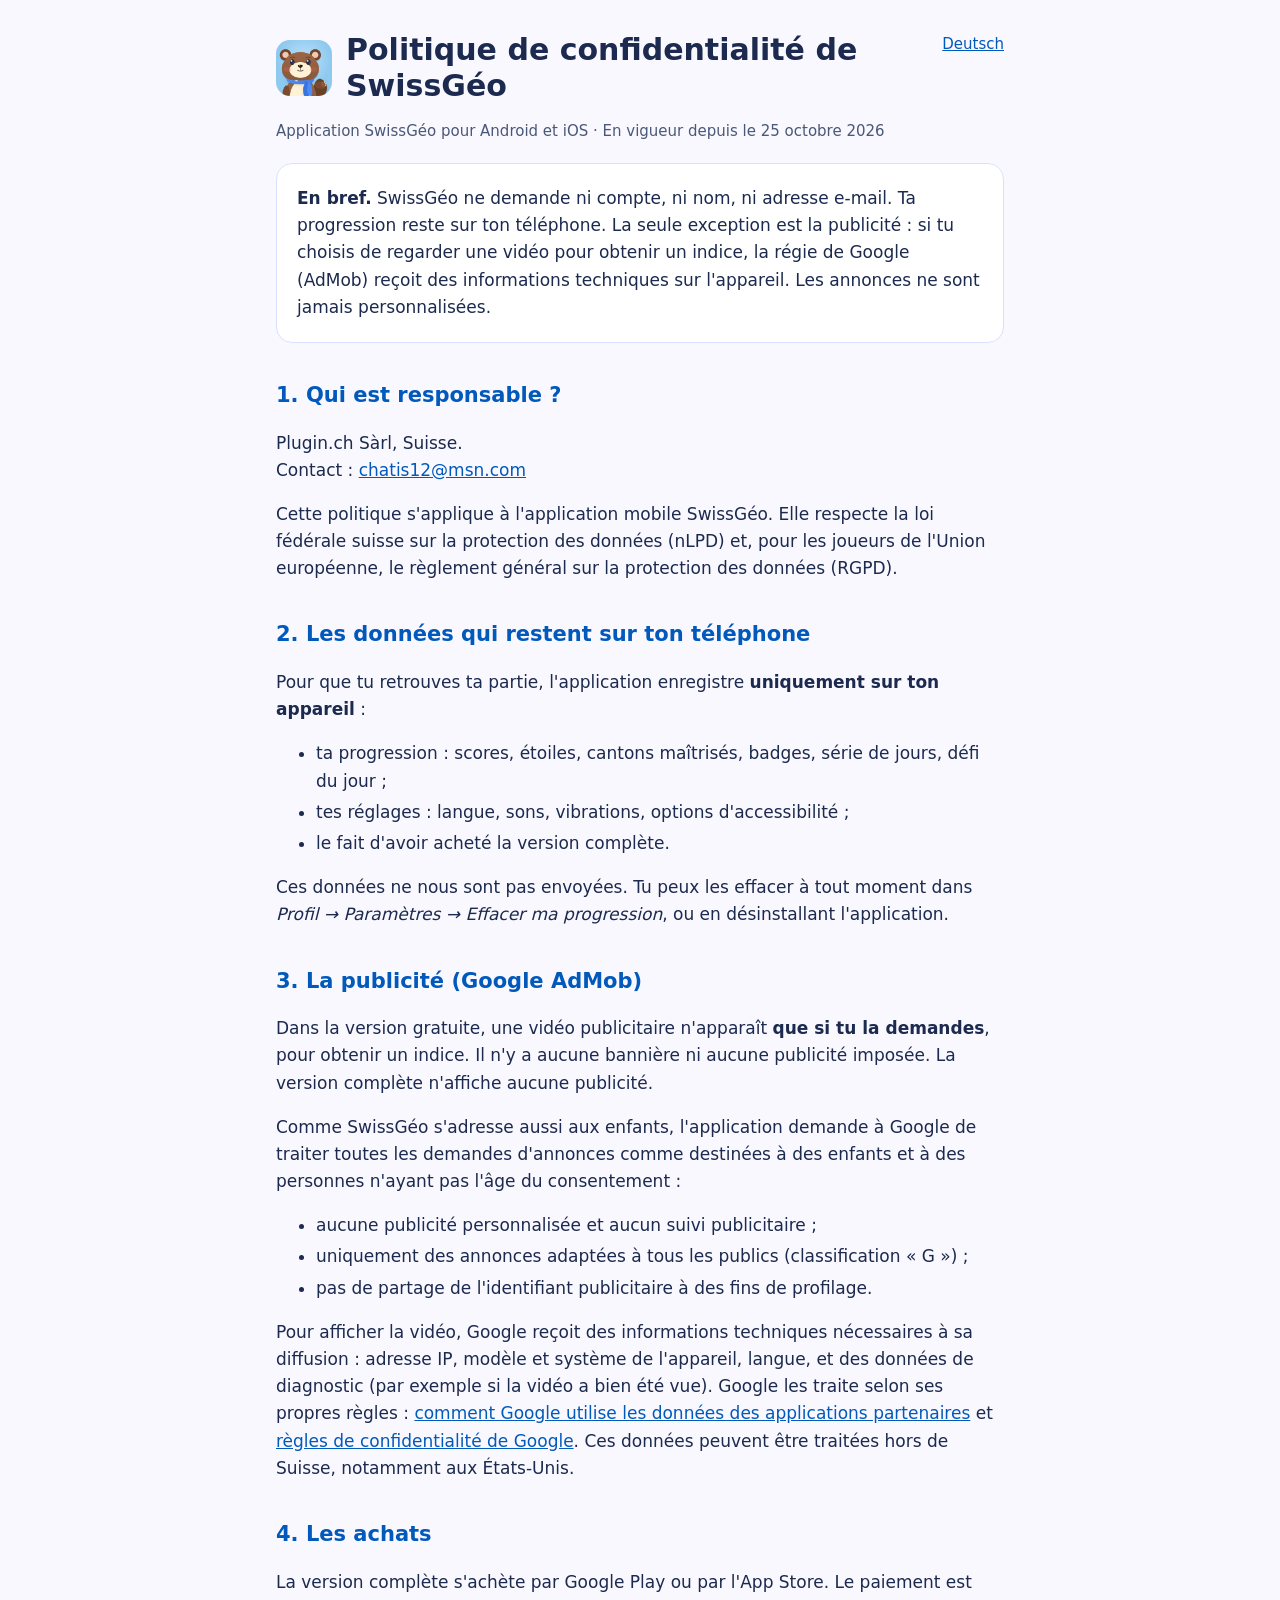
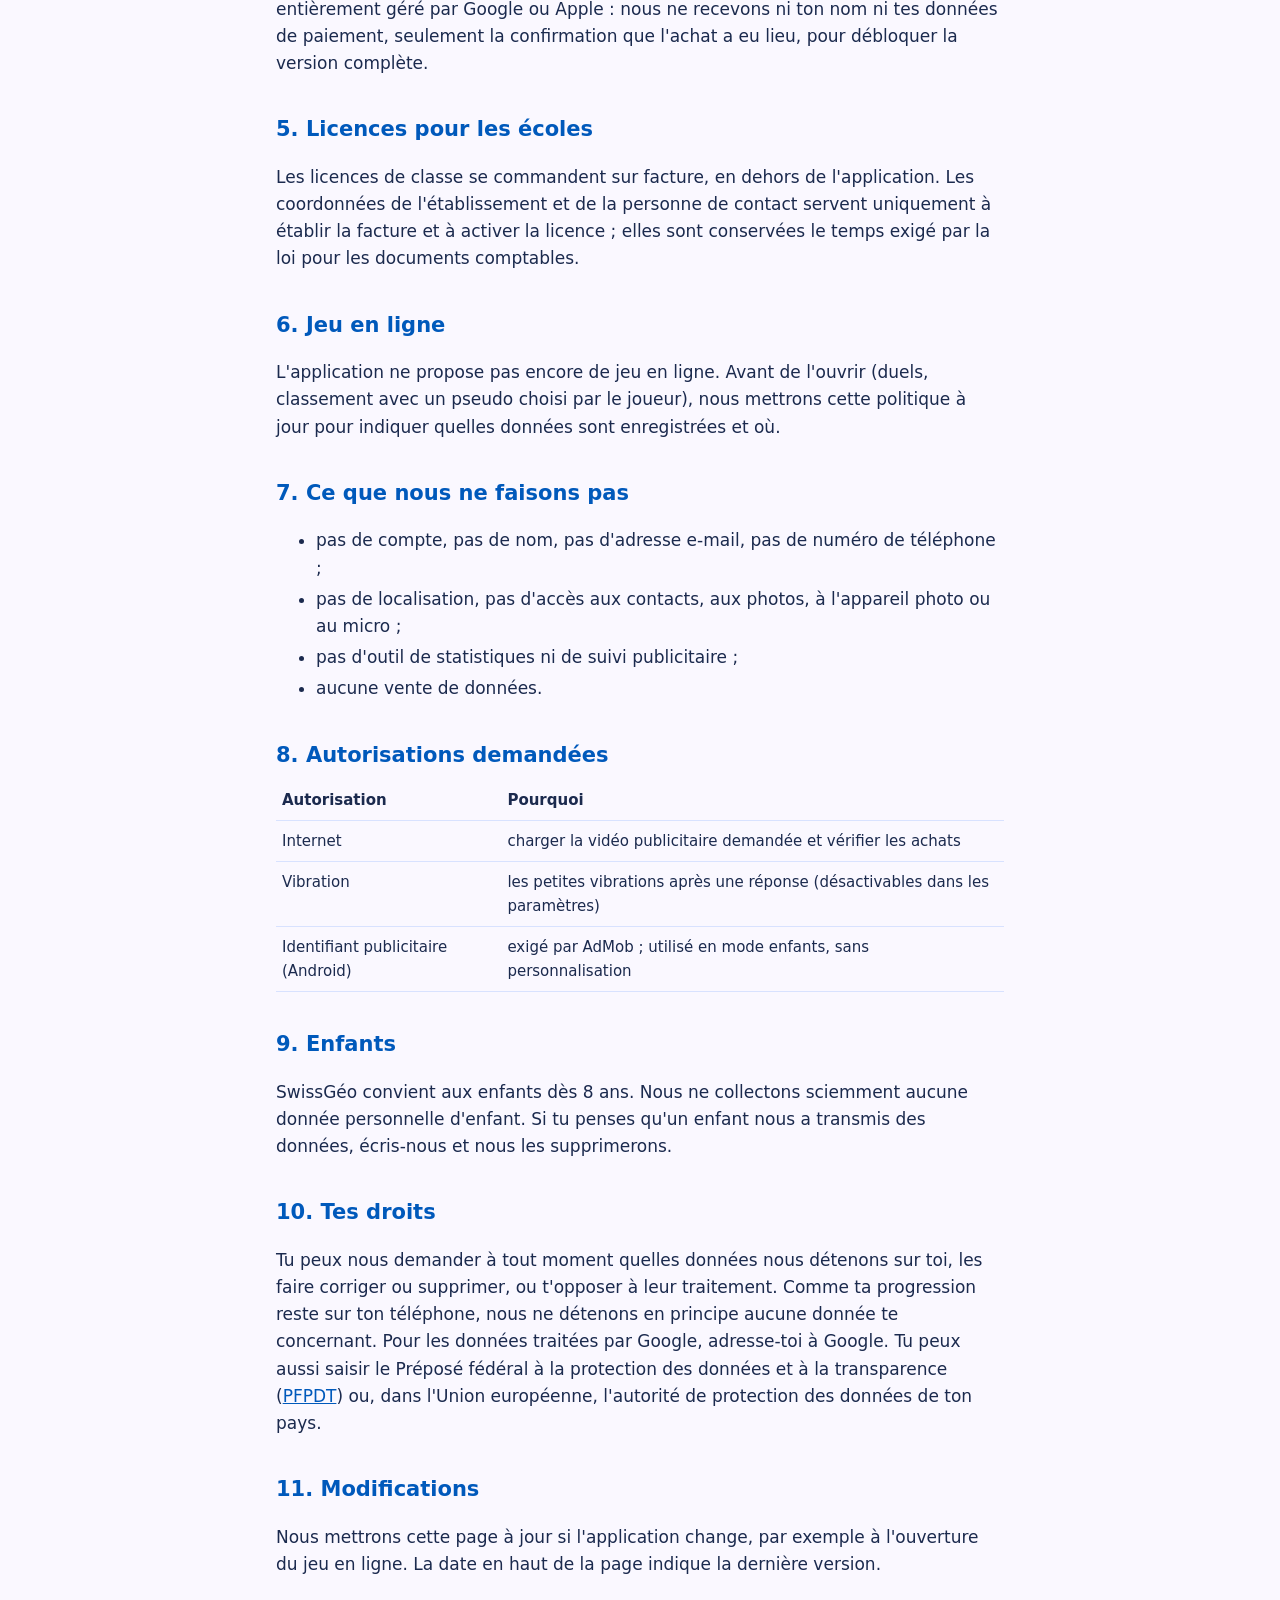
==== swissgeo/confidentialite.html @ 4b48abd0 "Site public SwissGéo : politique de confidentialité FR/DE et app-ads.txt Co-Authored-By: Claude Opus" ====
<!doctype html>
<html lang="fr">
<head>
<meta charset="utf-8">
<meta name="viewport" content="width=device-width, initial-scale=1">
<title>Politique de confidentialité · SwissGéo</title>
<link rel="stylesheet" href="style.css">
</head>
<body>
<main>
<a class="lang" href="datenschutz.html" hreflang="de">Deutsch</a>
<header><img src="icone.png" alt=""><h1>Politique de confidentialité de SwissGéo</h1></header>
<p class="meta">Application SwissGéo pour Android et iOS · En vigueur depuis le 25 octobre 2026</p>

<div class="box">
<p><b>En bref.</b> SwissGéo ne demande ni compte, ni nom, ni adresse e-mail. Ta progression reste sur ton téléphone.
La seule exception est la publicité : si tu choisis de regarder une vidéo pour obtenir un indice, la régie de Google
(AdMob) reçoit des informations techniques sur l'appareil. Les annonces ne sont jamais personnalisées.</p>
</div>

<h2>1. Qui est responsable ?</h2>
<p>Plugin.ch Sàrl, Suisse.<br>Contact : <a href="mailto:chatis12@msn.com">chatis12@msn.com</a></p>
<p>Cette politique s'applique à l'application mobile SwissGéo. Elle respecte la loi fédérale suisse sur la protection
des données (nLPD) et, pour les joueurs de l'Union européenne, le règlement général sur la protection des données (RGPD).</p>

<h2>2. Les données qui restent sur ton téléphone</h2>
<p>Pour que tu retrouves ta partie, l'application enregistre <b>uniquement sur ton appareil</b> :</p>
<ul>
<li>ta progression : scores, étoiles, cantons maîtrisés, badges, série de jours, défi du jour ;</li>
<li>tes réglages : langue, sons, vibrations, options d'accessibilité ;</li>
<li>le fait d'avoir acheté la version complète.</li>
</ul>
<p>Ces données ne nous sont pas envoyées. Tu peux les effacer à tout moment dans <i>Profil → Paramètres → Effacer ma
progression</i>, ou en désinstallant l'application.</p>

<h2>3. La publicité (Google AdMob)</h2>
<p>Dans la version gratuite, une vidéo publicitaire n'apparaît <b>que si tu la demandes</b>, pour obtenir un indice.
Il n'y a aucune bannière ni aucune publicité imposée. La version complète n'affiche aucune publicité.</p>
<p>Comme SwissGéo s'adresse aussi aux enfants, l'application demande à Google de traiter toutes les demandes
d'annonces comme destinées à des enfants et à des personnes n'ayant pas l'âge du consentement :</p>
<ul>
<li>aucune publicité personnalisée et aucun suivi publicitaire ;</li>
<li>uniquement des annonces adaptées à tous les publics (classification « G ») ;</li>
<li>pas de partage de l'identifiant publicitaire à des fins de profilage.</li>
</ul>
<p>Pour afficher la vidéo, Google reçoit des informations techniques nécessaires à sa diffusion : adresse IP, modèle
et système de l'appareil, langue, et des données de diagnostic (par exemple si la vidéo a bien été vue). Google
les traite selon ses propres règles :
<a href="https://policies.google.com/technologies/partner-sites">comment Google utilise les données des applications partenaires</a> et
<a href="https://policies.google.com/privacy">règles de confidentialité de Google</a>.
Ces données peuvent être traitées hors de Suisse, notamment aux États-Unis.</p>

<h2>4. Les achats</h2>
<p>La version complète s'achète par Google Play ou par l'App Store. Le paiement est entièrement géré par Google ou
Apple : nous ne recevons ni ton nom ni tes données de paiement, seulement la confirmation que l'achat a eu lieu, pour
débloquer la version complète.</p>

<h2>5. Licences pour les écoles</h2>
<p>Les licences de classe se commandent sur facture, en dehors de l'application. Les coordonnées de l'établissement
et de la personne de contact servent uniquement à établir la facture et à activer la licence ; elles sont conservées
le temps exigé par la loi pour les documents comptables.</p>

<h2>6. Jeu en ligne</h2>
<p>L'application ne propose pas encore de jeu en ligne. Avant de l'ouvrir (duels, classement avec un pseudo choisi
par le joueur), nous mettrons cette politique à jour pour indiquer quelles données sont enregistrées et où.</p>

<h2>7. Ce que nous ne faisons pas</h2>
<ul>
<li>pas de compte, pas de nom, pas d'adresse e-mail, pas de numéro de téléphone ;</li>
<li>pas de localisation, pas d'accès aux contacts, aux photos, à l'appareil photo ou au micro ;</li>
<li>pas d'outil de statistiques ni de suivi publicitaire ;</li>
<li>aucune vente de données.</li>
</ul>

<h2>8. Autorisations demandées</h2>
<table>
<tr><th>Autorisation</th><th>Pourquoi</th></tr>
<tr><td>Internet</td><td>charger la vidéo publicitaire demandée et vérifier les achats</td></tr>
<tr><td>Vibration</td><td>les petites vibrations après une réponse (désactivables dans les paramètres)</td></tr>
<tr><td>Identifiant publicitaire (Android)</td><td>exigé par AdMob ; utilisé en mode enfants, sans personnalisation</td></tr>
</table>

<h2>9. Enfants</h2>
<p>SwissGéo convient aux enfants dès 8 ans. Nous ne collectons sciemment aucune donnée personnelle d'enfant. Si tu
penses qu'un enfant nous a transmis des données, écris-nous et nous les supprimerons.</p>

<h2>10. Tes droits</h2>
<p>Tu peux nous demander à tout moment quelles données nous détenons sur toi, les faire corriger ou supprimer, ou
t'opposer à leur traitement. Comme ta progression reste sur ton téléphone, nous ne détenons en principe aucune donnée
te concernant. Pour les données traitées par Google, adresse-toi à Google. Tu peux aussi saisir le Préposé fédéral à
la protection des données et à la transparence (<a href="https://www.edoeb.admin.ch">PFPDT</a>) ou, dans l'Union
européenne, l'autorité de protection des données de ton pays.</p>

<h2>11. Modifications</h2>
<p>Nous mettrons cette page à jour si l'application change, par exemple à l'ouverture du jeu en ligne. La date en haut de
la page indique la dernière version.</p>
</main>
</body>
</html>
---- swissgeo/style.css ----
:root { --ink: #1B2A4E; --muted: #4a5878; --primary: #0059BB; --bg: #FAF8FF; --card: #fff; --line: #D8E2FF; }
@media (prefers-color-scheme: dark) { :root { --ink: #EEF1FA; --muted: #B4BDD3; --primary: #8AB4FF; --bg: #121a30; --card: #1B2A4E; --line: #2c3d66; } }
* { box-sizing: border-box; }
body { margin: 0; background: var(--bg); color: var(--ink); font: 17px/1.6 system-ui, -apple-system, "Segoe UI", Roboto, sans-serif; }
main { max-width: 760px; margin: 0 auto; padding: 32px 16px 64px; }
header { display: flex; align-items: center; gap: 14px; margin-bottom: 8px; }
header img { width: 56px; height: 56px; border-radius: 14px; }
h1 { font-size: 30px; line-height: 1.2; margin: 0; }
h2 { font-size: 21px; margin: 36px 0 8px; color: var(--primary); }
a { color: var(--primary); }
.meta { color: var(--muted); font-size: 15px; }
.lang { float: right; font-size: 15px; }
.box { background: var(--card); border: 1px solid var(--line); border-radius: 16px; padding: 4px 20px; margin: 20px 0; }
table { width: 100%; border-collapse: collapse; font-size: 15px; }
th, td { text-align: left; vertical-align: top; padding: 8px 6px; border-bottom: 1px solid var(--line); }
li { margin: 4px 0; }
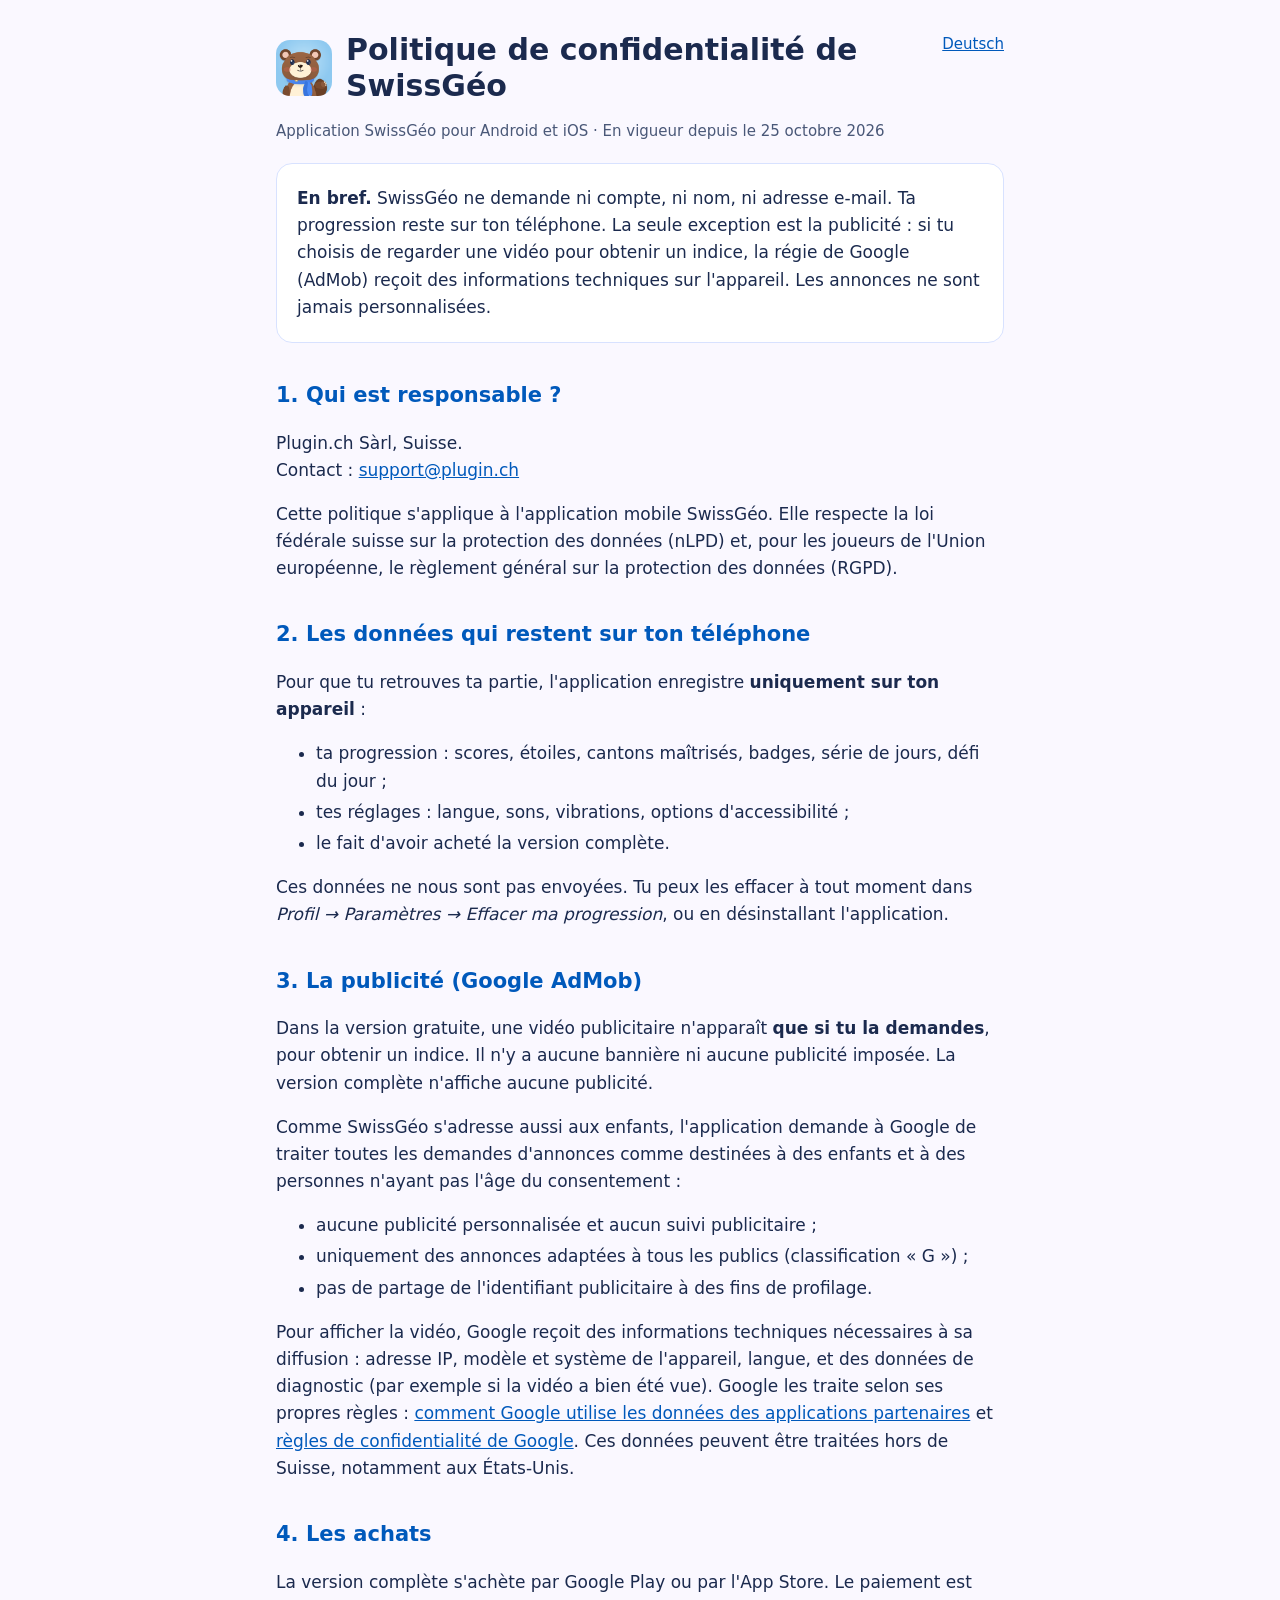
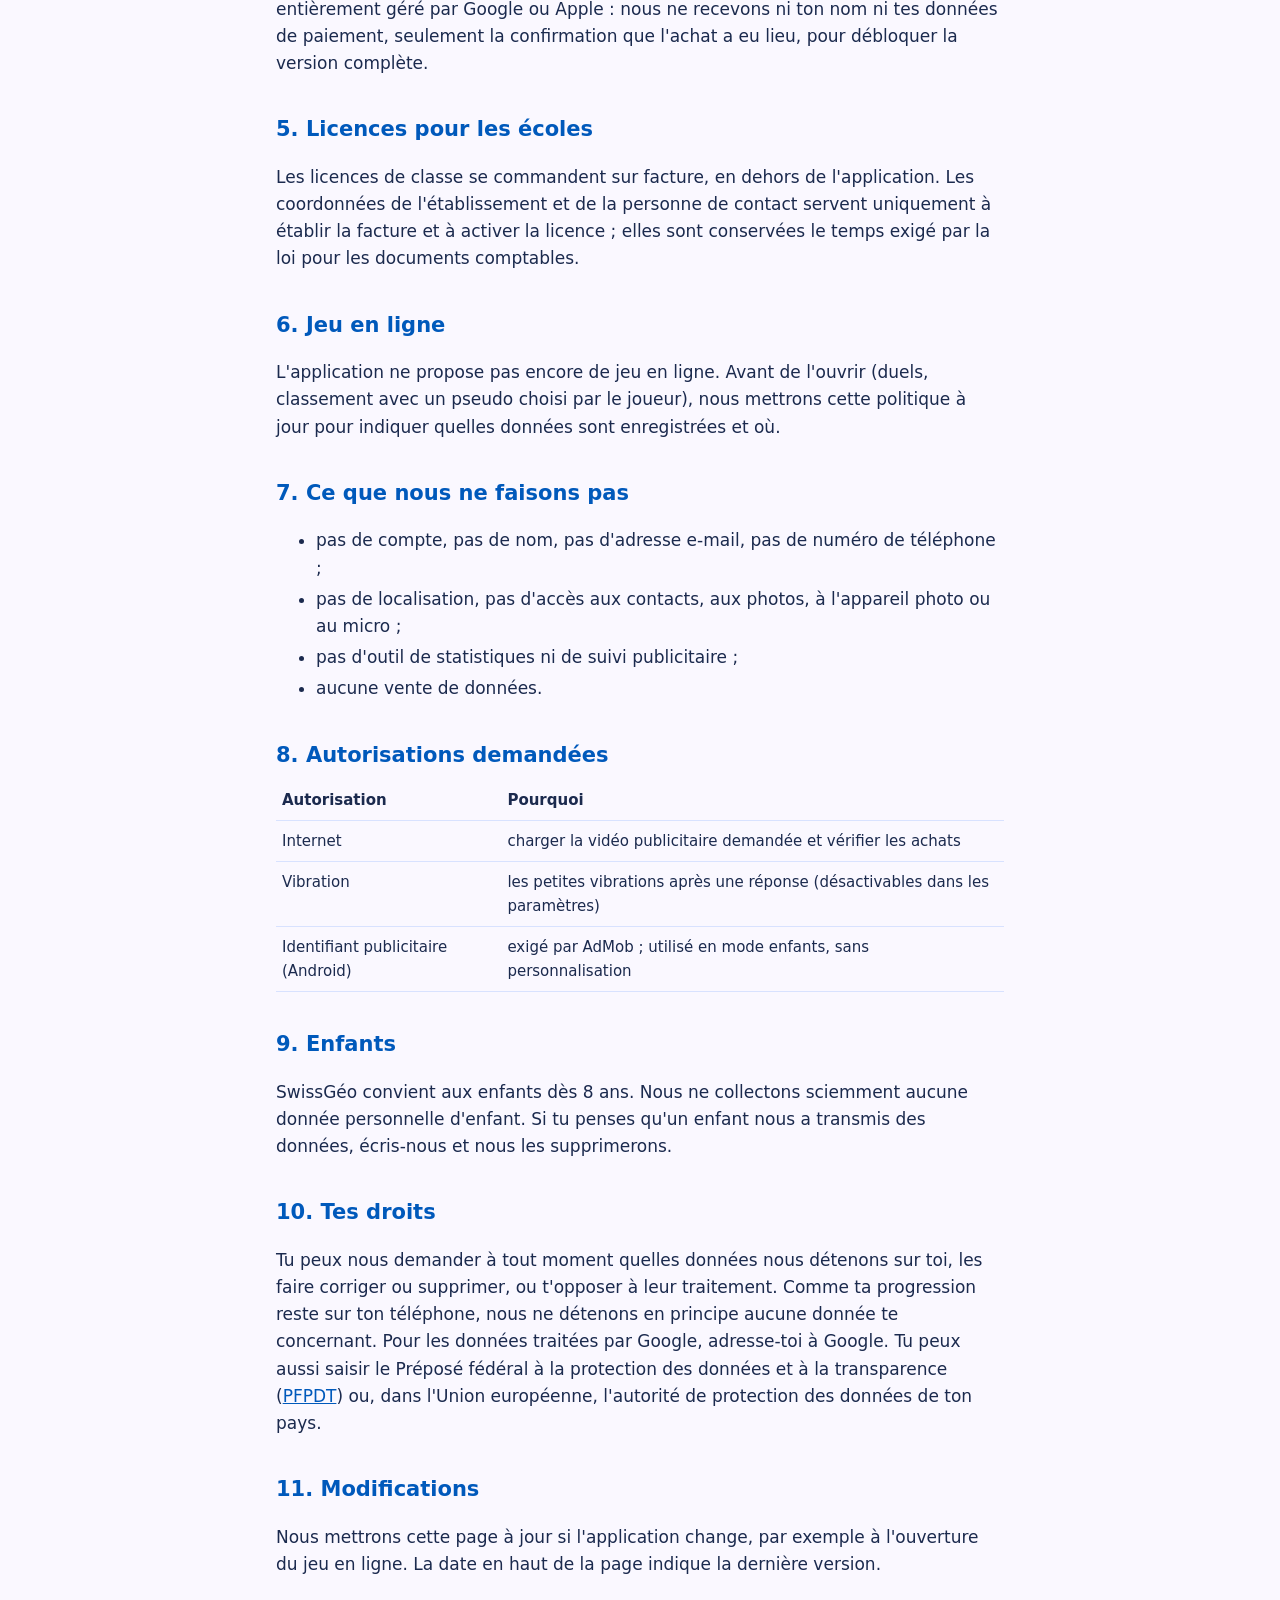
==== commit 940e0bd9: "Contact : support@plugin.ch Co-Authored-By: Claude Opus 5.5 <noreply@anthropic.com> Claude-Session: " ====
--- a/swissgeo/confidentialite.html
+++ b/swissgeo/confidentialite.html
@@ -19,7 +19,7 @@
 </div>
 
 <h2>1. Qui est responsable ?</h2>
-<p>Plugin.ch Sàrl, Suisse.<br>Contact : <a href="mailto:chatis12@msn.com">chatis12@msn.com</a></p>
+<p>Plugin.ch Sàrl, Suisse.<br>Contact : <a href="mailto:support@plugin.ch">support@plugin.ch</a></p>
 <p>Cette politique s'applique à l'application mobile SwissGéo. Elle respecte la loi fédérale suisse sur la protection
 des données (nLPD) et, pour les joueurs de l'Union européenne, le règlement général sur la protection des données (RGPD).</p>
 
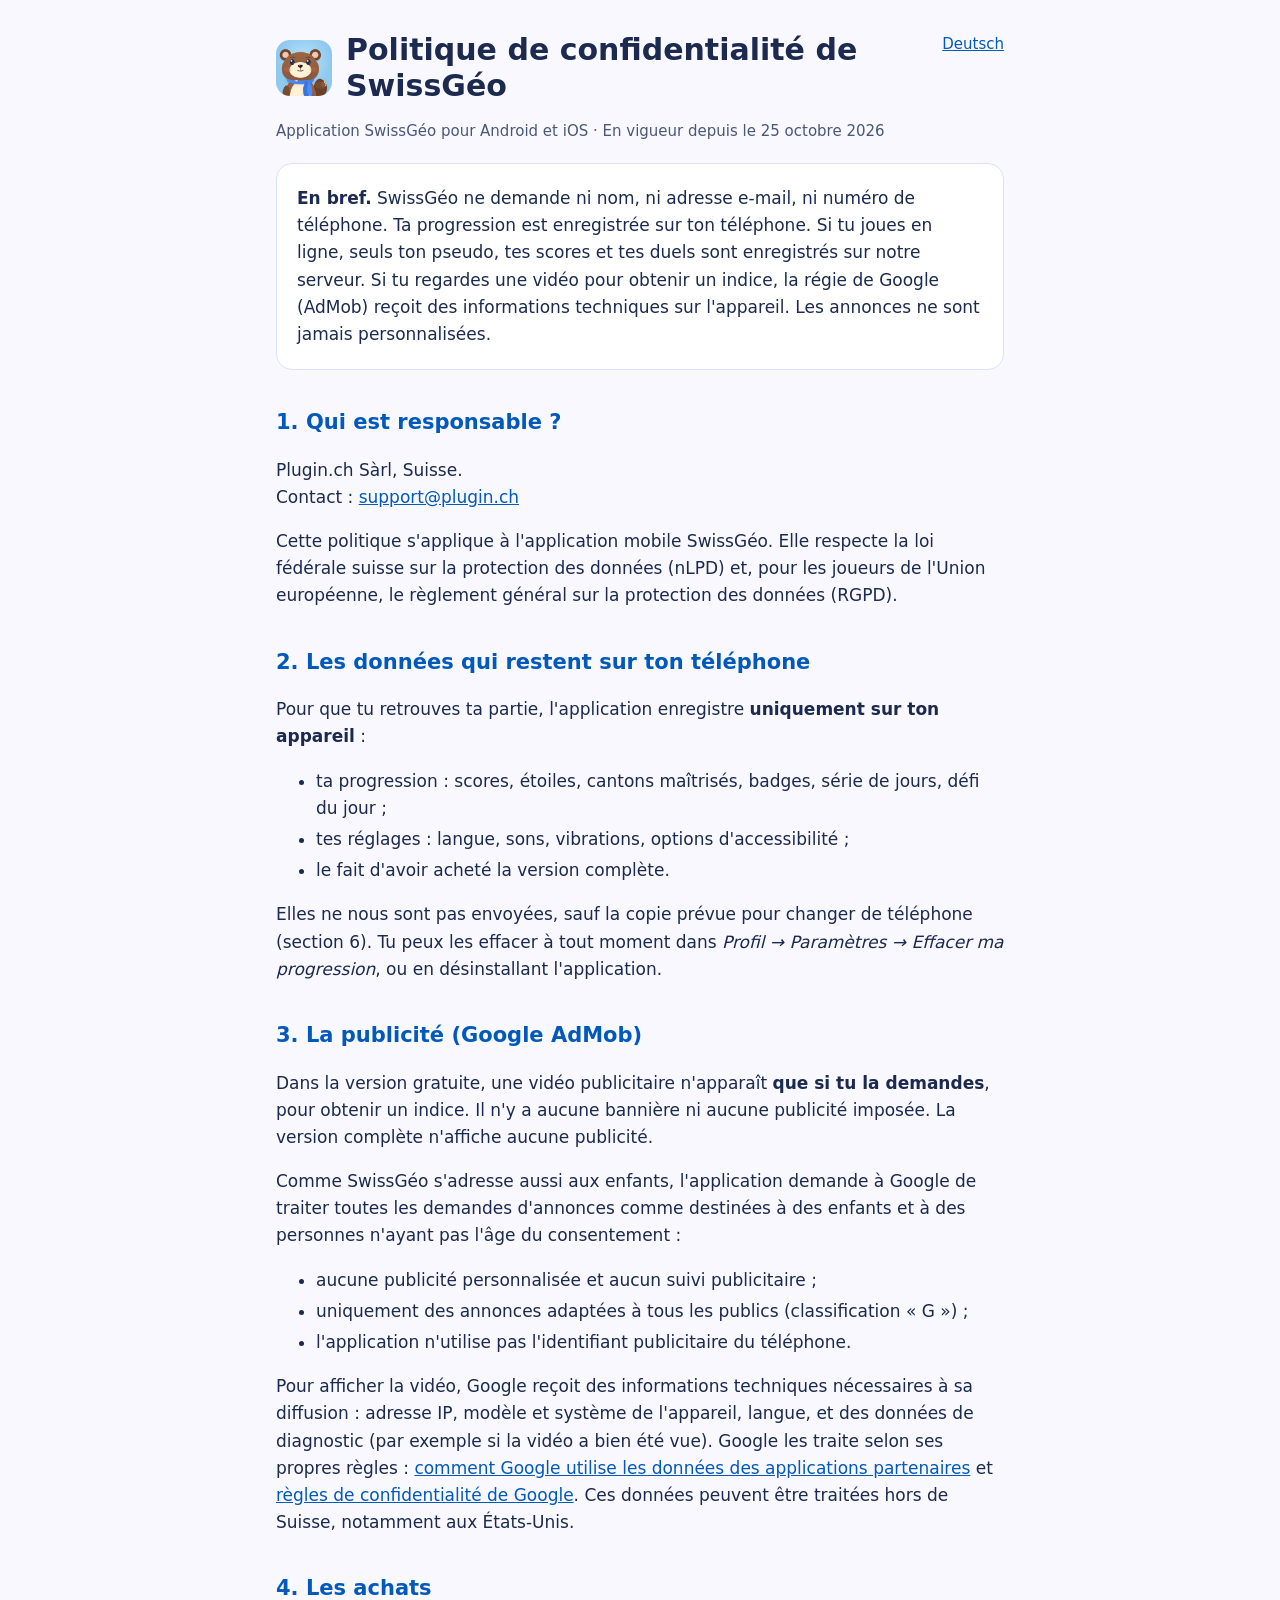
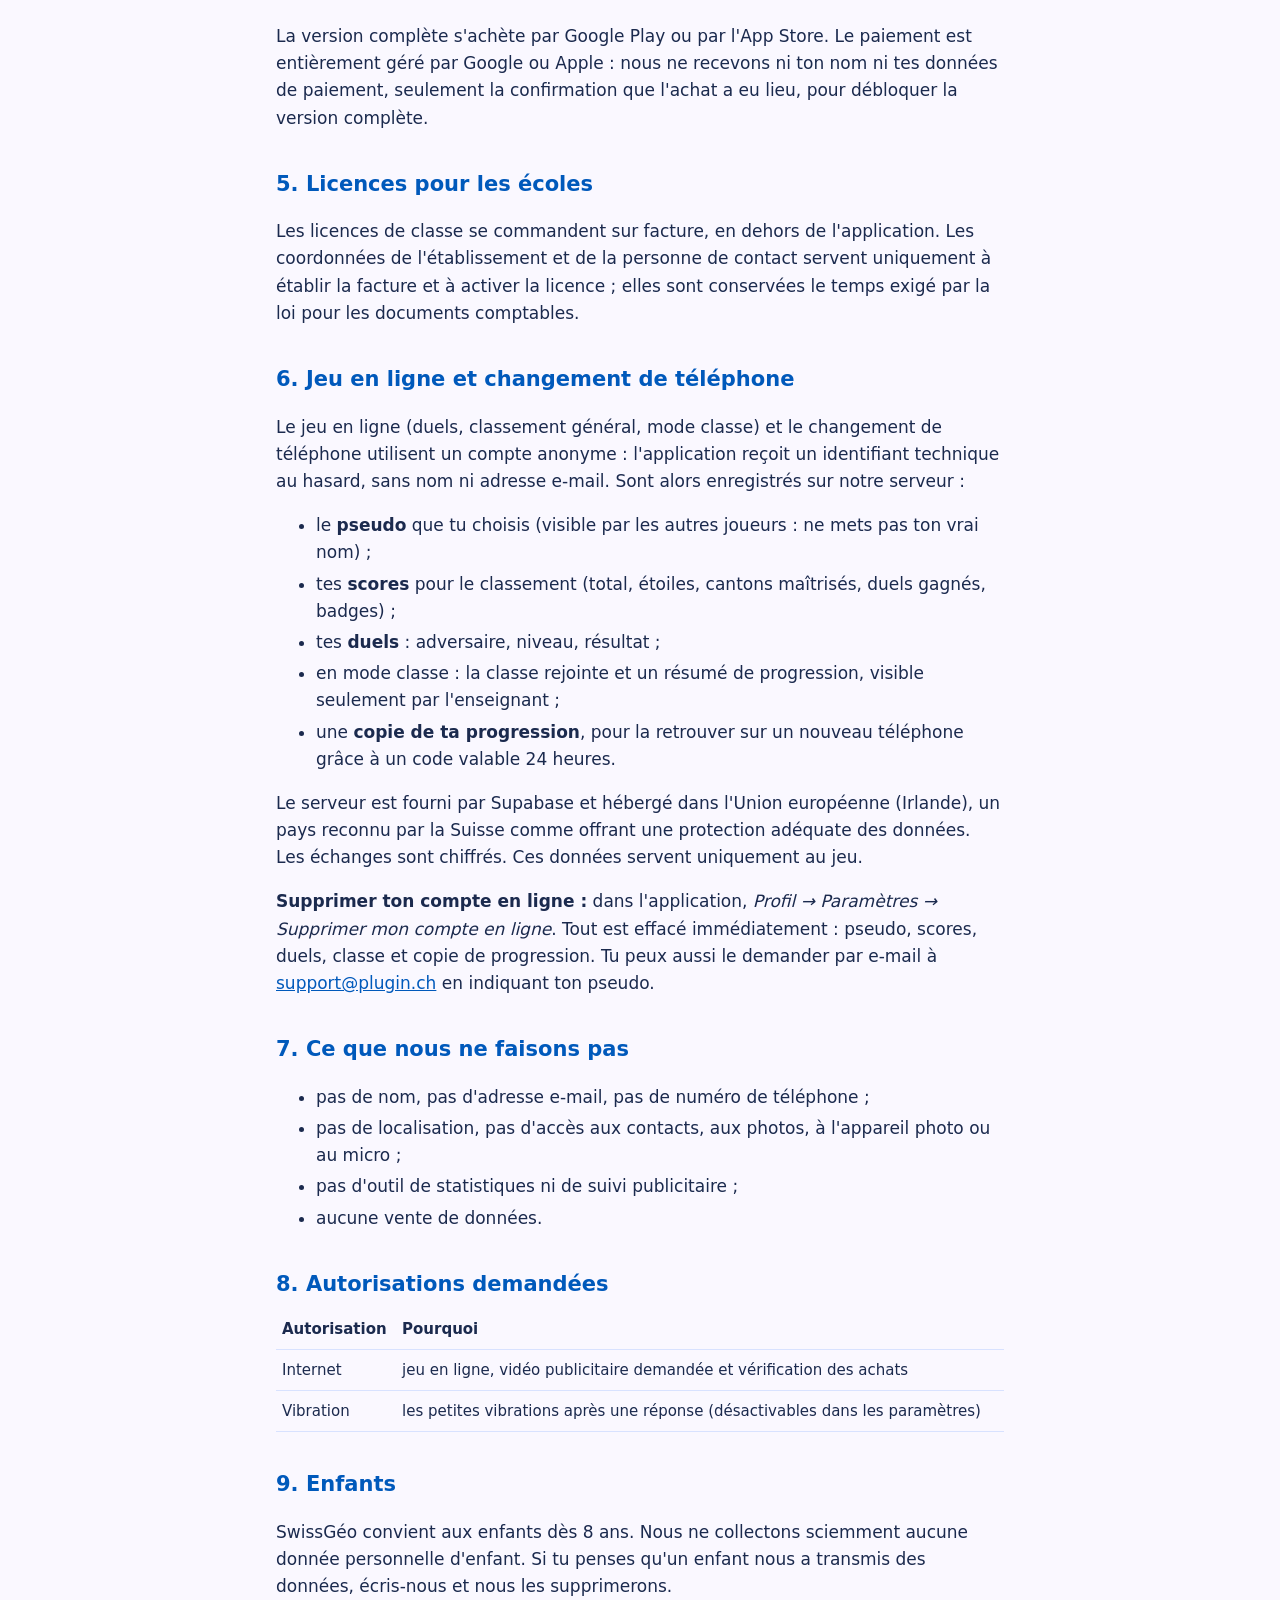
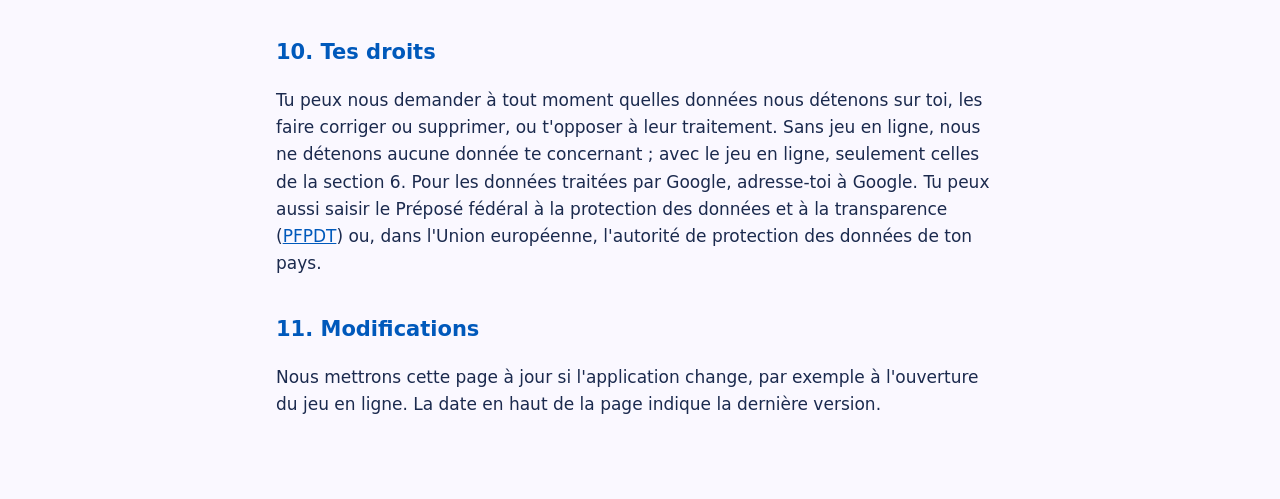
==== commit 15098e95: "Politique de confidentialité : jeu en ligne (Supabase, UE), changement de téléphone, suppression du " ====
--- a/swissgeo/confidentialite.html
+++ b/swissgeo/confidentialite.html
@@ -13,9 +13,10 @@
 <p class="meta">Application SwissGéo pour Android et iOS · En vigueur depuis le 25 octobre 2026</p>
 
 <div class="box">
-<p><b>En bref.</b> SwissGéo ne demande ni compte, ni nom, ni adresse e-mail. Ta progression reste sur ton téléphone.
-La seule exception est la publicité : si tu choisis de regarder une vidéo pour obtenir un indice, la régie de Google
-(AdMob) reçoit des informations techniques sur l'appareil. Les annonces ne sont jamais personnalisées.</p>
+<p><b>En bref.</b> SwissGéo ne demande ni nom, ni adresse e-mail, ni numéro de téléphone. Ta progression est enregistrée
+sur ton téléphone. Si tu joues en ligne, seuls ton pseudo, tes scores et tes duels sont enregistrés sur notre serveur.
+Si tu regardes une vidéo pour obtenir un indice, la régie de Google (AdMob) reçoit des informations techniques sur
+l'appareil. Les annonces ne sont jamais personnalisées.</p>
 </div>
 
 <h2>1. Qui est responsable ?</h2>
@@ -30,7 +31,7 @@
 <li>tes réglages : langue, sons, vibrations, options d'accessibilité ;</li>
 <li>le fait d'avoir acheté la version complète.</li>
 </ul>
-<p>Ces données ne nous sont pas envoyées. Tu peux les effacer à tout moment dans <i>Profil → Paramètres → Effacer ma
+<p>Elles ne nous sont pas envoyées, sauf la copie prévue pour changer de téléphone (section 6). Tu peux les effacer à tout moment dans <i>Profil → Paramètres → Effacer ma
 progression</i>, ou en désinstallant l'application.</p>
 
 <h2>3. La publicité (Google AdMob)</h2>
@@ -41,7 +42,7 @@
 <ul>
 <li>aucune publicité personnalisée et aucun suivi publicitaire ;</li>
 <li>uniquement des annonces adaptées à tous les publics (classification « G ») ;</li>
-<li>pas de partage de l'identifiant publicitaire à des fins de profilage.</li>
+<li>l'application n'utilise pas l'identifiant publicitaire du téléphone.</li>
 </ul>
 <p>Pour afficher la vidéo, Google reçoit des informations techniques nécessaires à sa diffusion : adresse IP, modèle
 et système de l'appareil, langue, et des données de diagnostic (par exemple si la vidéo a bien été vue). Google
@@ -60,13 +61,26 @@
 et de la personne de contact servent uniquement à établir la facture et à activer la licence ; elles sont conservées
 le temps exigé par la loi pour les documents comptables.</p>
 
-<h2>6. Jeu en ligne</h2>
-<p>L'application ne propose pas encore de jeu en ligne. Avant de l'ouvrir (duels, classement avec un pseudo choisi
-par le joueur), nous mettrons cette politique à jour pour indiquer quelles données sont enregistrées et où.</p>
+<h2>6. Jeu en ligne et changement de téléphone</h2>
+<p>Le jeu en ligne (duels, classement général, mode classe) et le changement de téléphone utilisent un compte anonyme :
+l'application reçoit un identifiant technique au hasard, sans nom ni adresse e-mail. Sont alors enregistrés sur notre
+serveur :</p>
+<ul>
+<li>le <b>pseudo</b> que tu choisis (visible par les autres joueurs : ne mets pas ton vrai nom) ;</li>
+<li>tes <b>scores</b> pour le classement (total, étoiles, cantons maîtrisés, duels gagnés, badges) ;</li>
+<li>tes <b>duels</b> : adversaire, niveau, résultat ;</li>
+<li>en mode classe : la classe rejointe et un résumé de progression, visible seulement par l'enseignant ;</li>
+<li>une <b>copie de ta progression</b>, pour la retrouver sur un nouveau téléphone grâce à un code valable 24 heures.</li>
+</ul>
+<p>Le serveur est fourni par Supabase et hébergé dans l'Union européenne (Irlande), un pays reconnu par la Suisse comme
+offrant une protection adéquate des données. Les échanges sont chiffrés. Ces données servent uniquement au jeu.</p>
+<p><b>Supprimer ton compte en ligne :</b> dans l'application, <i>Profil → Paramètres → Supprimer mon compte en ligne</i>.
+Tout est effacé immédiatement : pseudo, scores, duels, classe et copie de progression. Tu peux aussi le demander par
+e-mail à <a href="mailto:support@plugin.ch">support@plugin.ch</a> en indiquant ton pseudo.</p>
 
 <h2>7. Ce que nous ne faisons pas</h2>
 <ul>
-<li>pas de compte, pas de nom, pas d'adresse e-mail, pas de numéro de téléphone ;</li>
+<li>pas de nom, pas d'adresse e-mail, pas de numéro de téléphone ;</li>
 <li>pas de localisation, pas d'accès aux contacts, aux photos, à l'appareil photo ou au micro ;</li>
 <li>pas d'outil de statistiques ni de suivi publicitaire ;</li>
 <li>aucune vente de données.</li>
@@ -75,9 +89,8 @@
 <h2>8. Autorisations demandées</h2>
 <table>
 <tr><th>Autorisation</th><th>Pourquoi</th></tr>
-<tr><td>Internet</td><td>charger la vidéo publicitaire demandée et vérifier les achats</td></tr>
+<tr><td>Internet</td><td>jeu en ligne, vidéo publicitaire demandée et vérification des achats</td></tr>
 <tr><td>Vibration</td><td>les petites vibrations après une réponse (désactivables dans les paramètres)</td></tr>
-<tr><td>Identifiant publicitaire (Android)</td><td>exigé par AdMob ; utilisé en mode enfants, sans personnalisation</td></tr>
 </table>
 
 <h2>9. Enfants</h2>
@@ -86,8 +99,8 @@
 
 <h2>10. Tes droits</h2>
 <p>Tu peux nous demander à tout moment quelles données nous détenons sur toi, les faire corriger ou supprimer, ou
-t'opposer à leur traitement. Comme ta progression reste sur ton téléphone, nous ne détenons en principe aucune donnée
-te concernant. Pour les données traitées par Google, adresse-toi à Google. Tu peux aussi saisir le Préposé fédéral à
+t'opposer à leur traitement. Sans jeu en ligne, nous ne détenons aucune donnée te concernant ; avec le jeu en ligne,
+seulement celles de la section 6. Pour les données traitées par Google, adresse-toi à Google. Tu peux aussi saisir le Préposé fédéral à
 la protection des données et à la transparence (<a href="https://www.edoeb.admin.ch">PFPDT</a>) ou, dans l'Union
 européenne, l'autorité de protection des données de ton pays.</p>
 
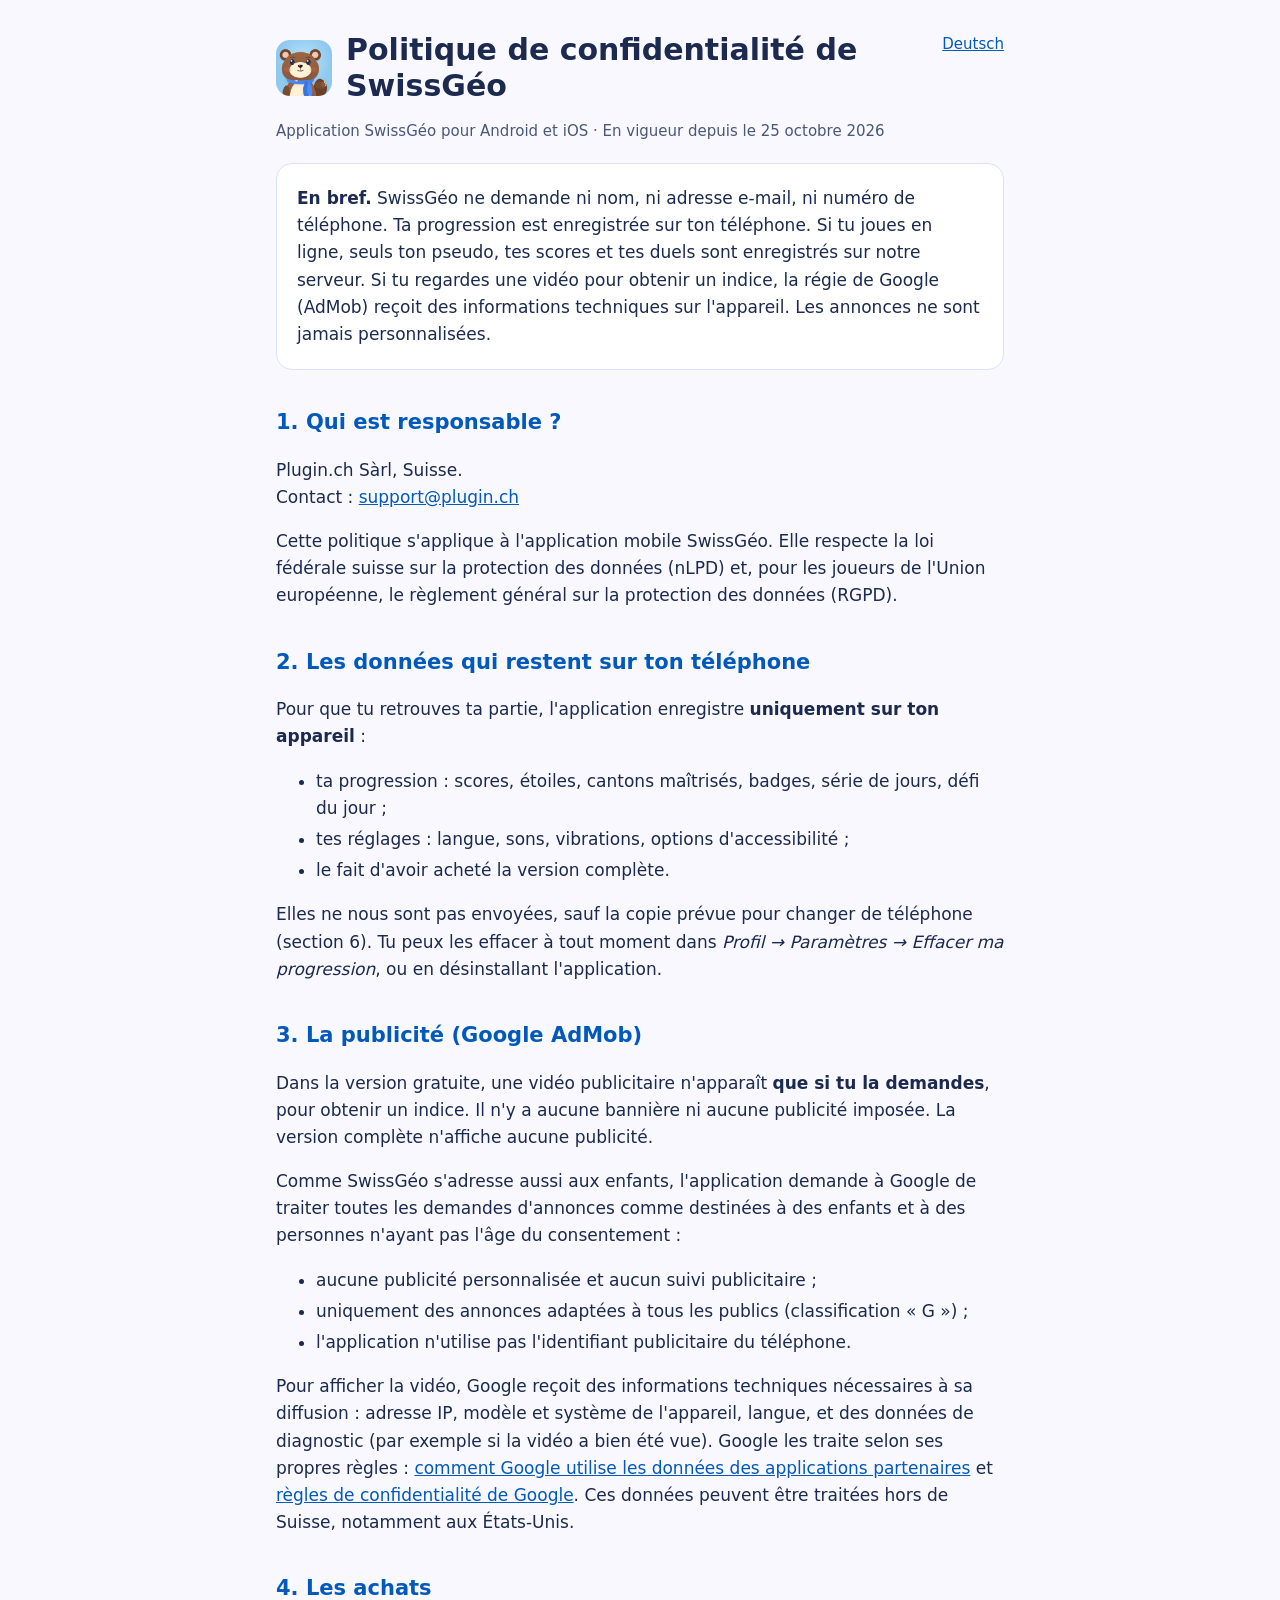
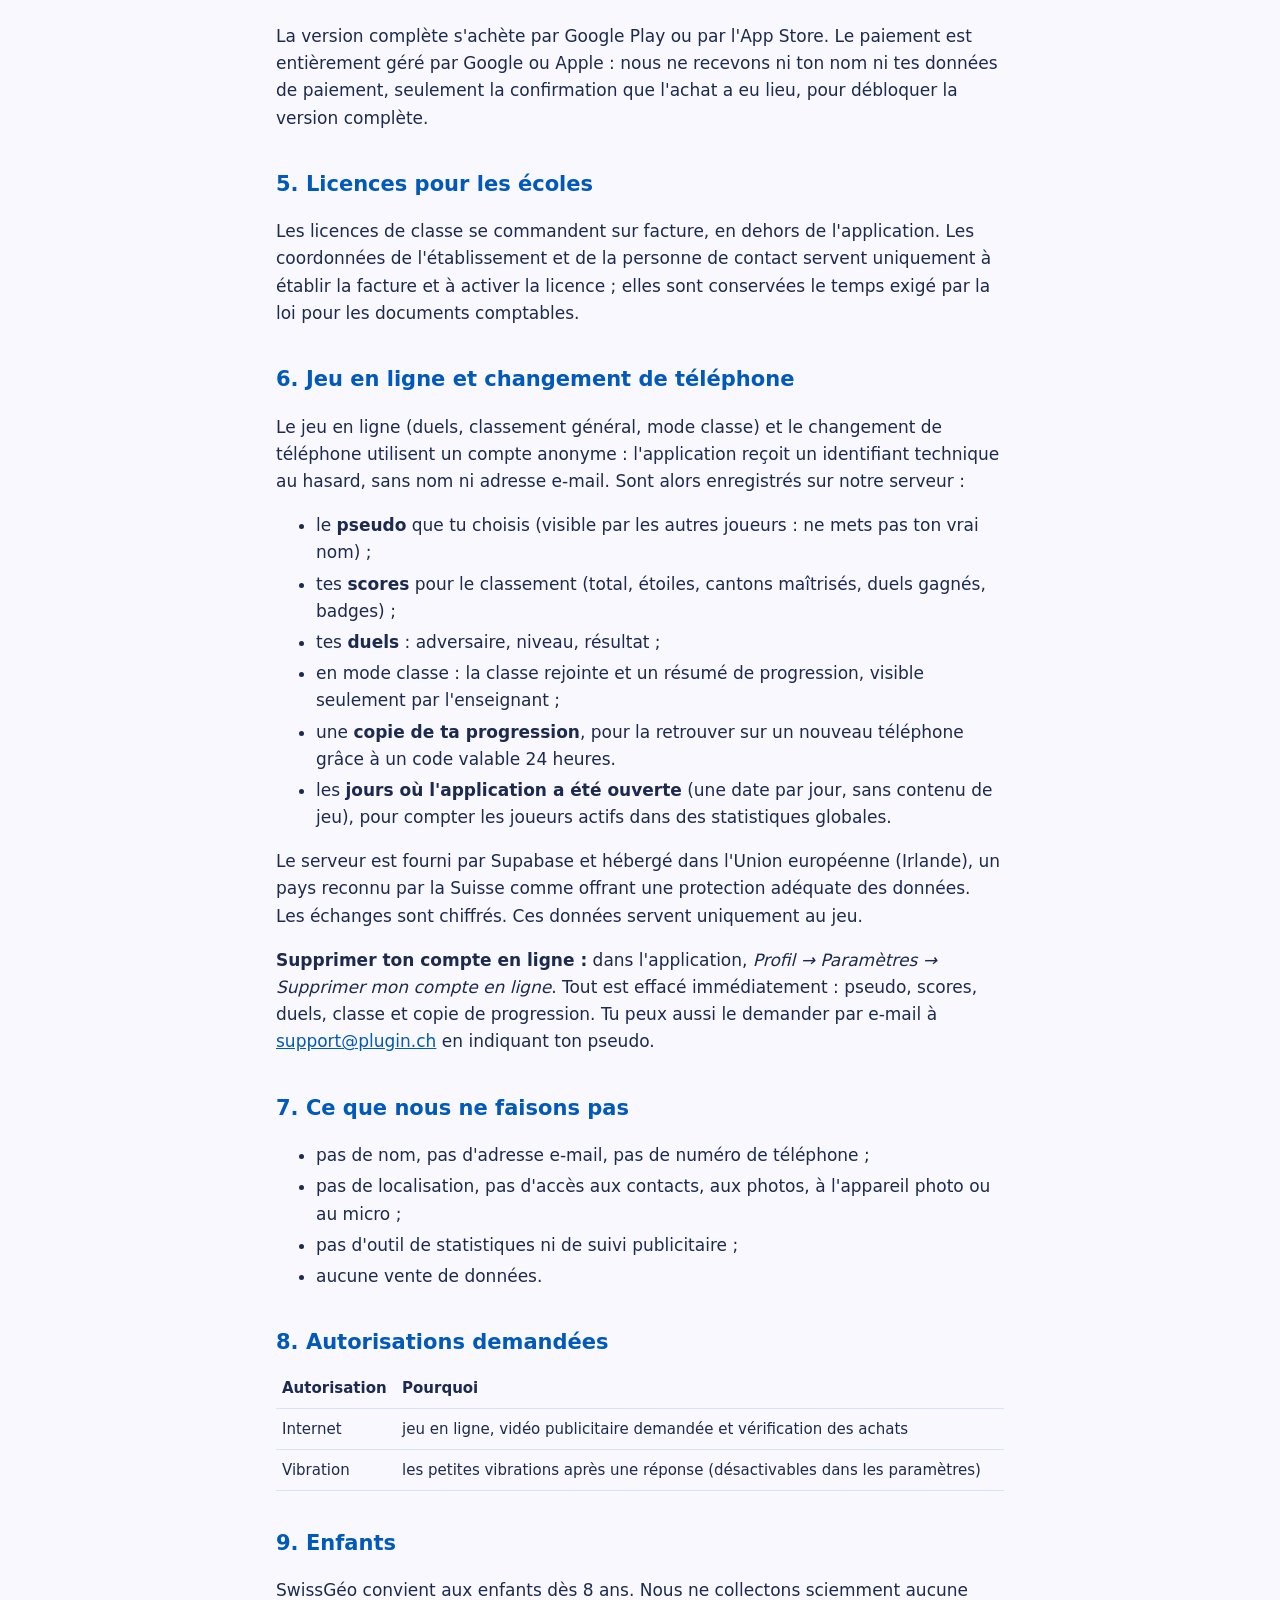
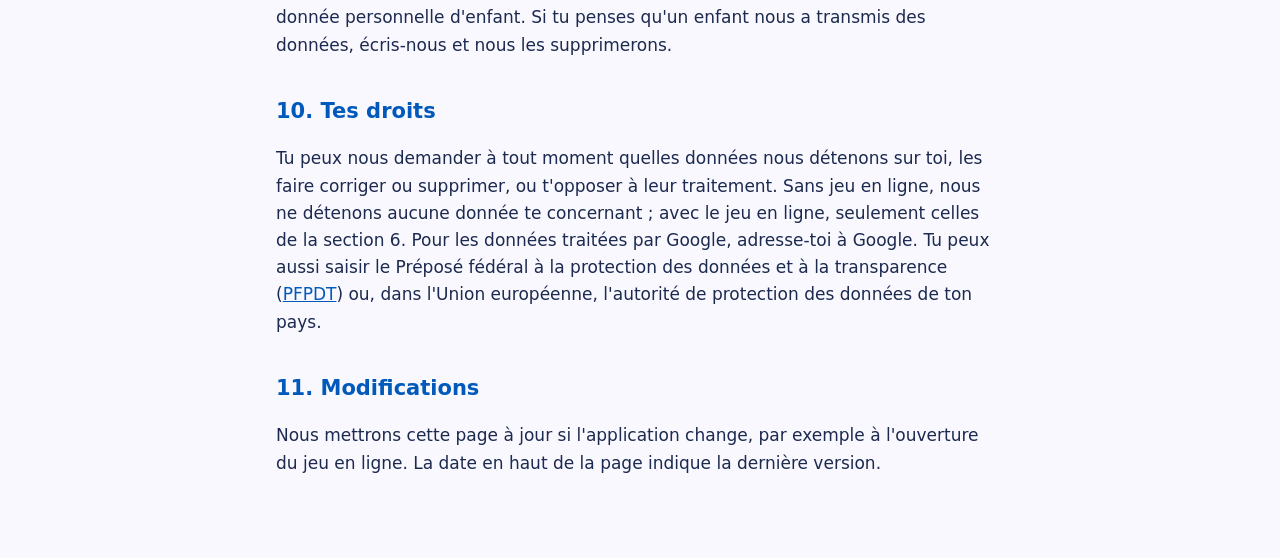
==== commit b72372ee: "Confidentialité : jours d'activité pour les statistiques globales Co-Authored-By: Claude Opus 5.5 <n" ====
--- a/swissgeo/confidentialite.html
+++ b/swissgeo/confidentialite.html
@@ -71,6 +71,8 @@
 <li>tes <b>duels</b> : adversaire, niveau, résultat ;</li>
 <li>en mode classe : la classe rejointe et un résumé de progression, visible seulement par l'enseignant ;</li>
 <li>une <b>copie de ta progression</b>, pour la retrouver sur un nouveau téléphone grâce à un code valable 24 heures.</li>
+<li>les <b>jours où l'application a été ouverte</b> (une date par jour, sans contenu de jeu), pour compter les joueurs actifs
+dans des statistiques globales.</li>
 </ul>
 <p>Le serveur est fourni par Supabase et hébergé dans l'Union européenne (Irlande), un pays reconnu par la Suisse comme
 offrant une protection adéquate des données. Les échanges sont chiffrés. Ces données servent uniquement au jeu.</p>
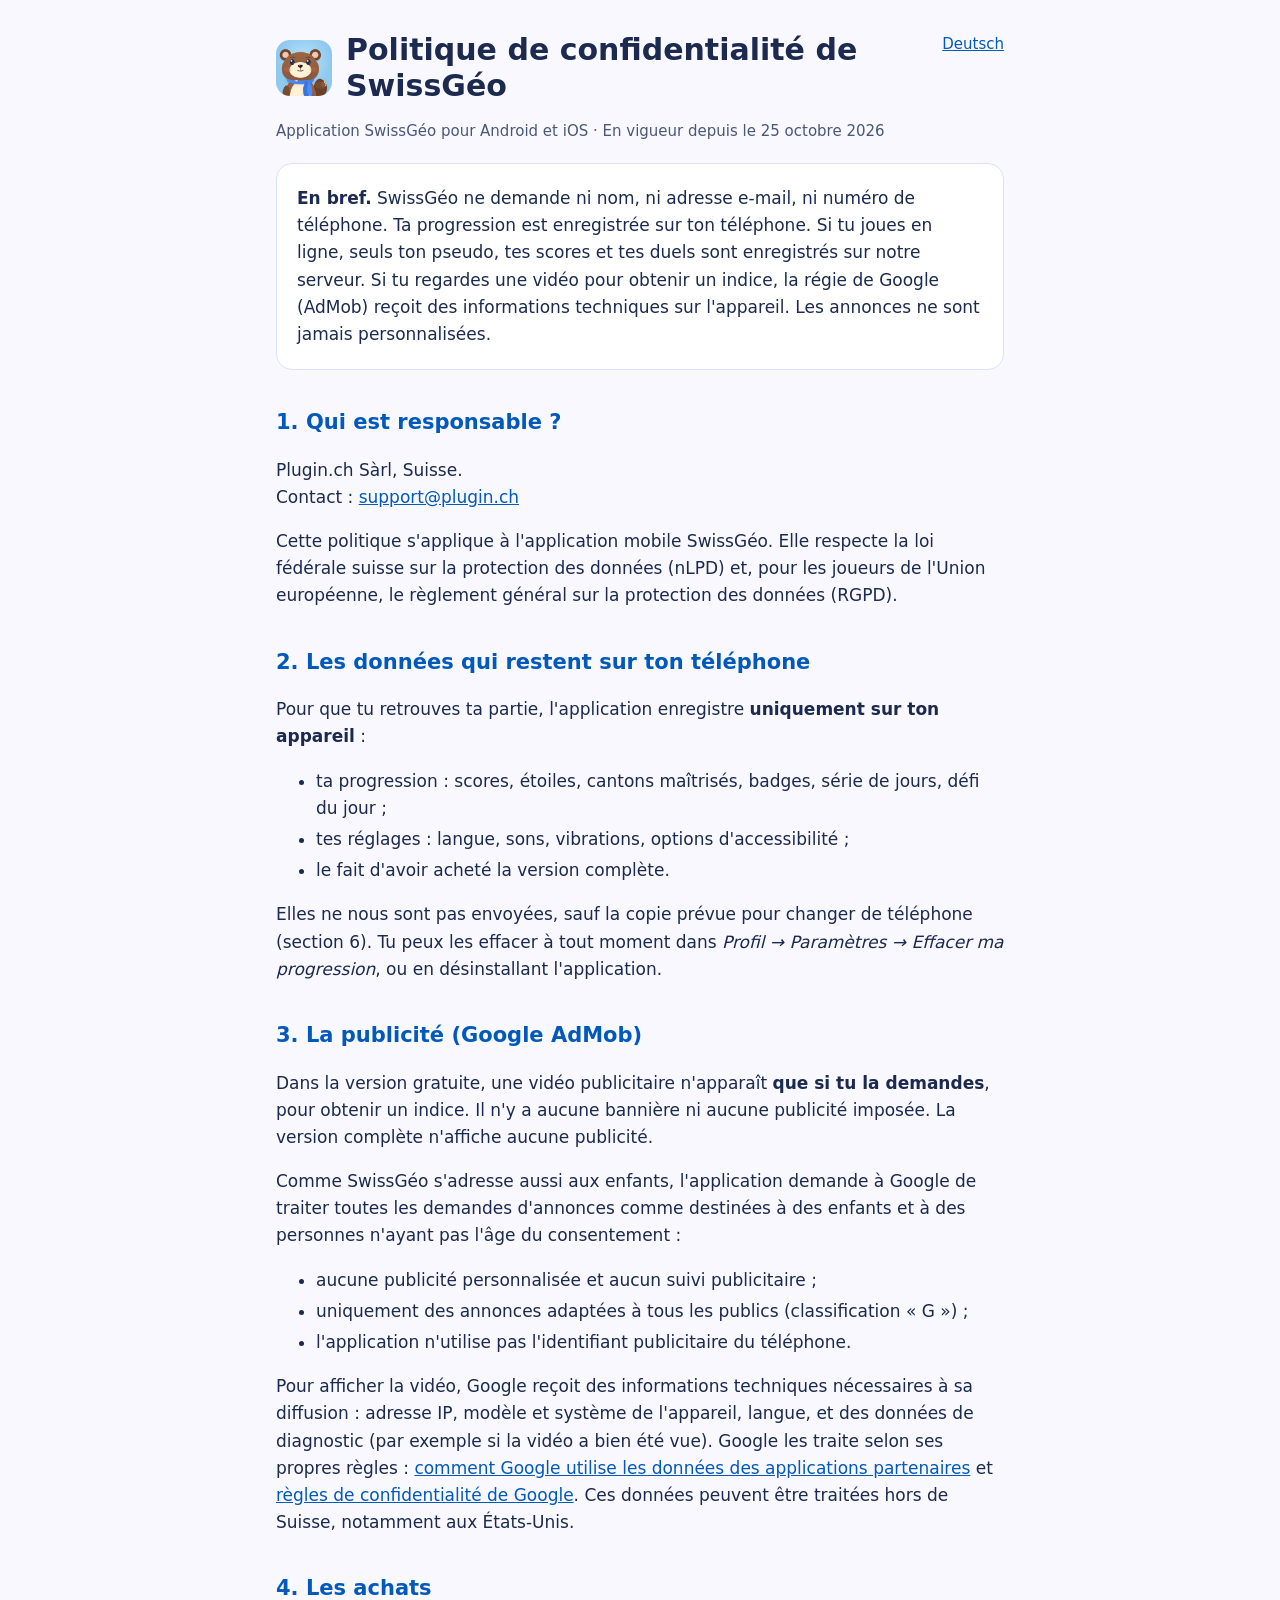
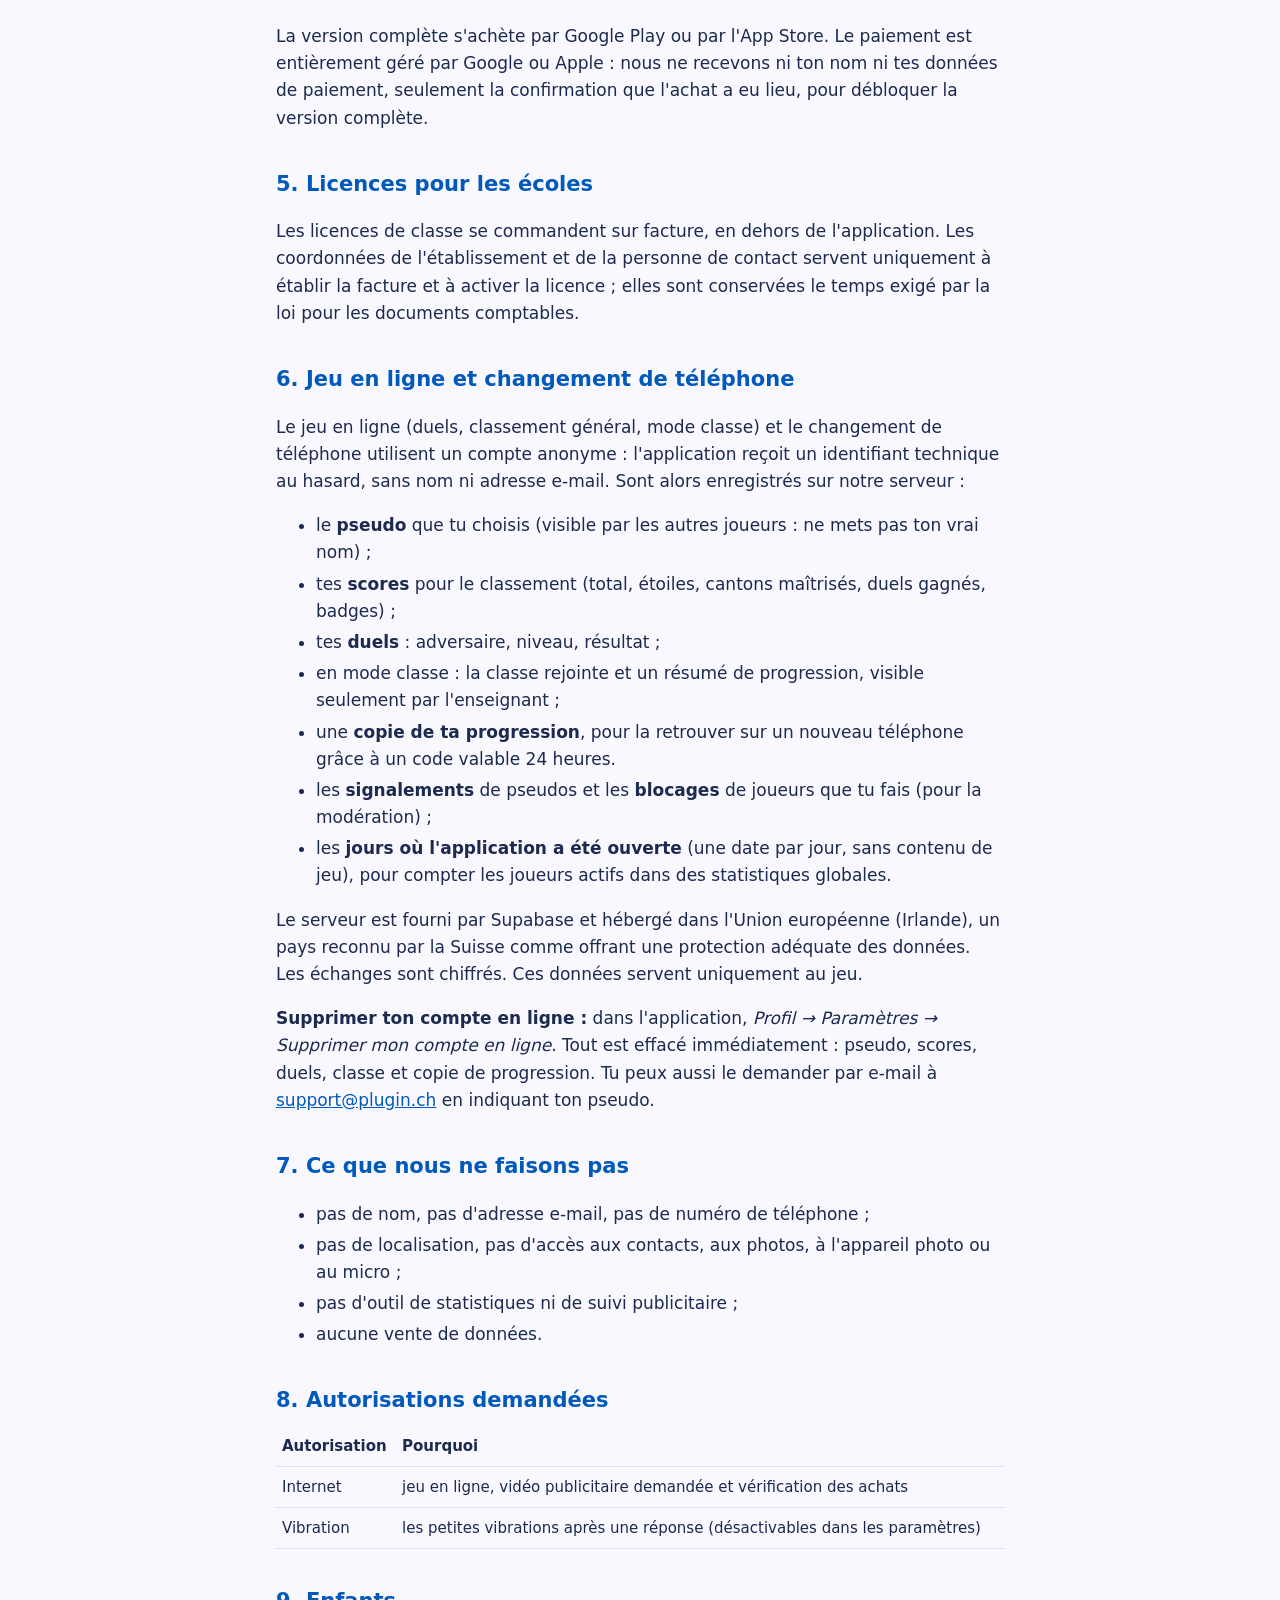
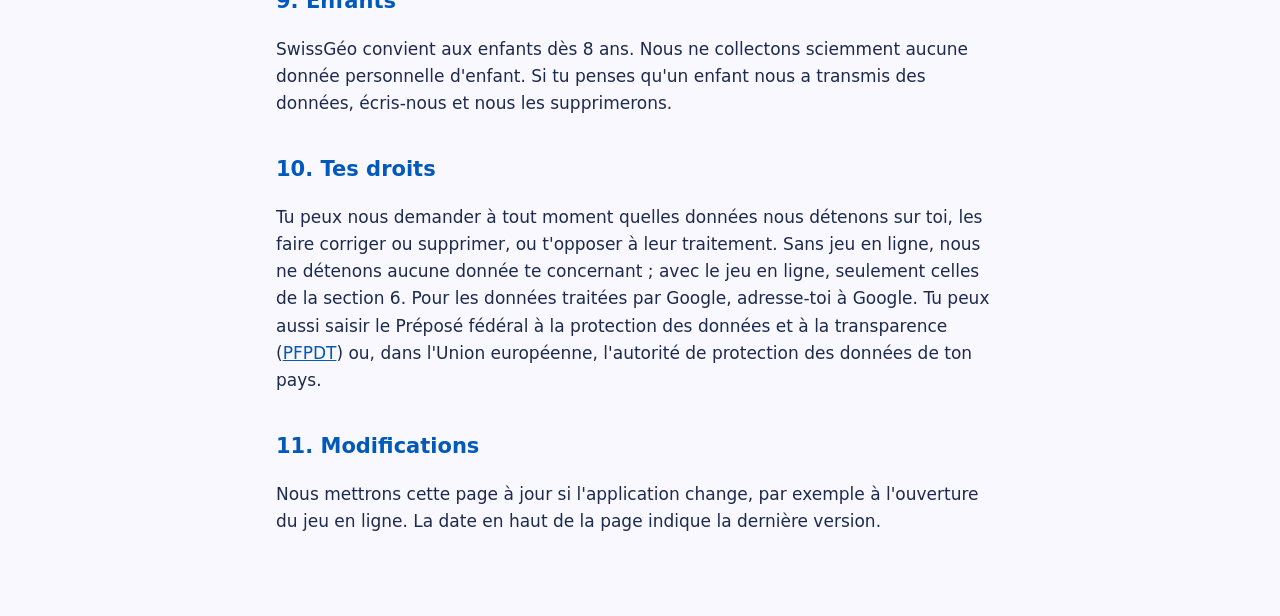
==== commit 1f490d42: "Confidentialité : signalements et blocages Co-Authored-By: Claude Opus 5.5 <noreply@anthropic.com> C" ====
--- a/swissgeo/confidentialite.html
+++ b/swissgeo/confidentialite.html
@@ -71,6 +71,7 @@
 <li>tes <b>duels</b> : adversaire, niveau, résultat ;</li>
 <li>en mode classe : la classe rejointe et un résumé de progression, visible seulement par l'enseignant ;</li>
 <li>une <b>copie de ta progression</b>, pour la retrouver sur un nouveau téléphone grâce à un code valable 24 heures.</li>
+<li>les <b>signalements</b> de pseudos et les <b>blocages</b> de joueurs que tu fais (pour la modération) ;</li>
 <li>les <b>jours où l'application a été ouverte</b> (une date par jour, sans contenu de jeu), pour compter les joueurs actifs
 dans des statistiques globales.</li>
 </ul>
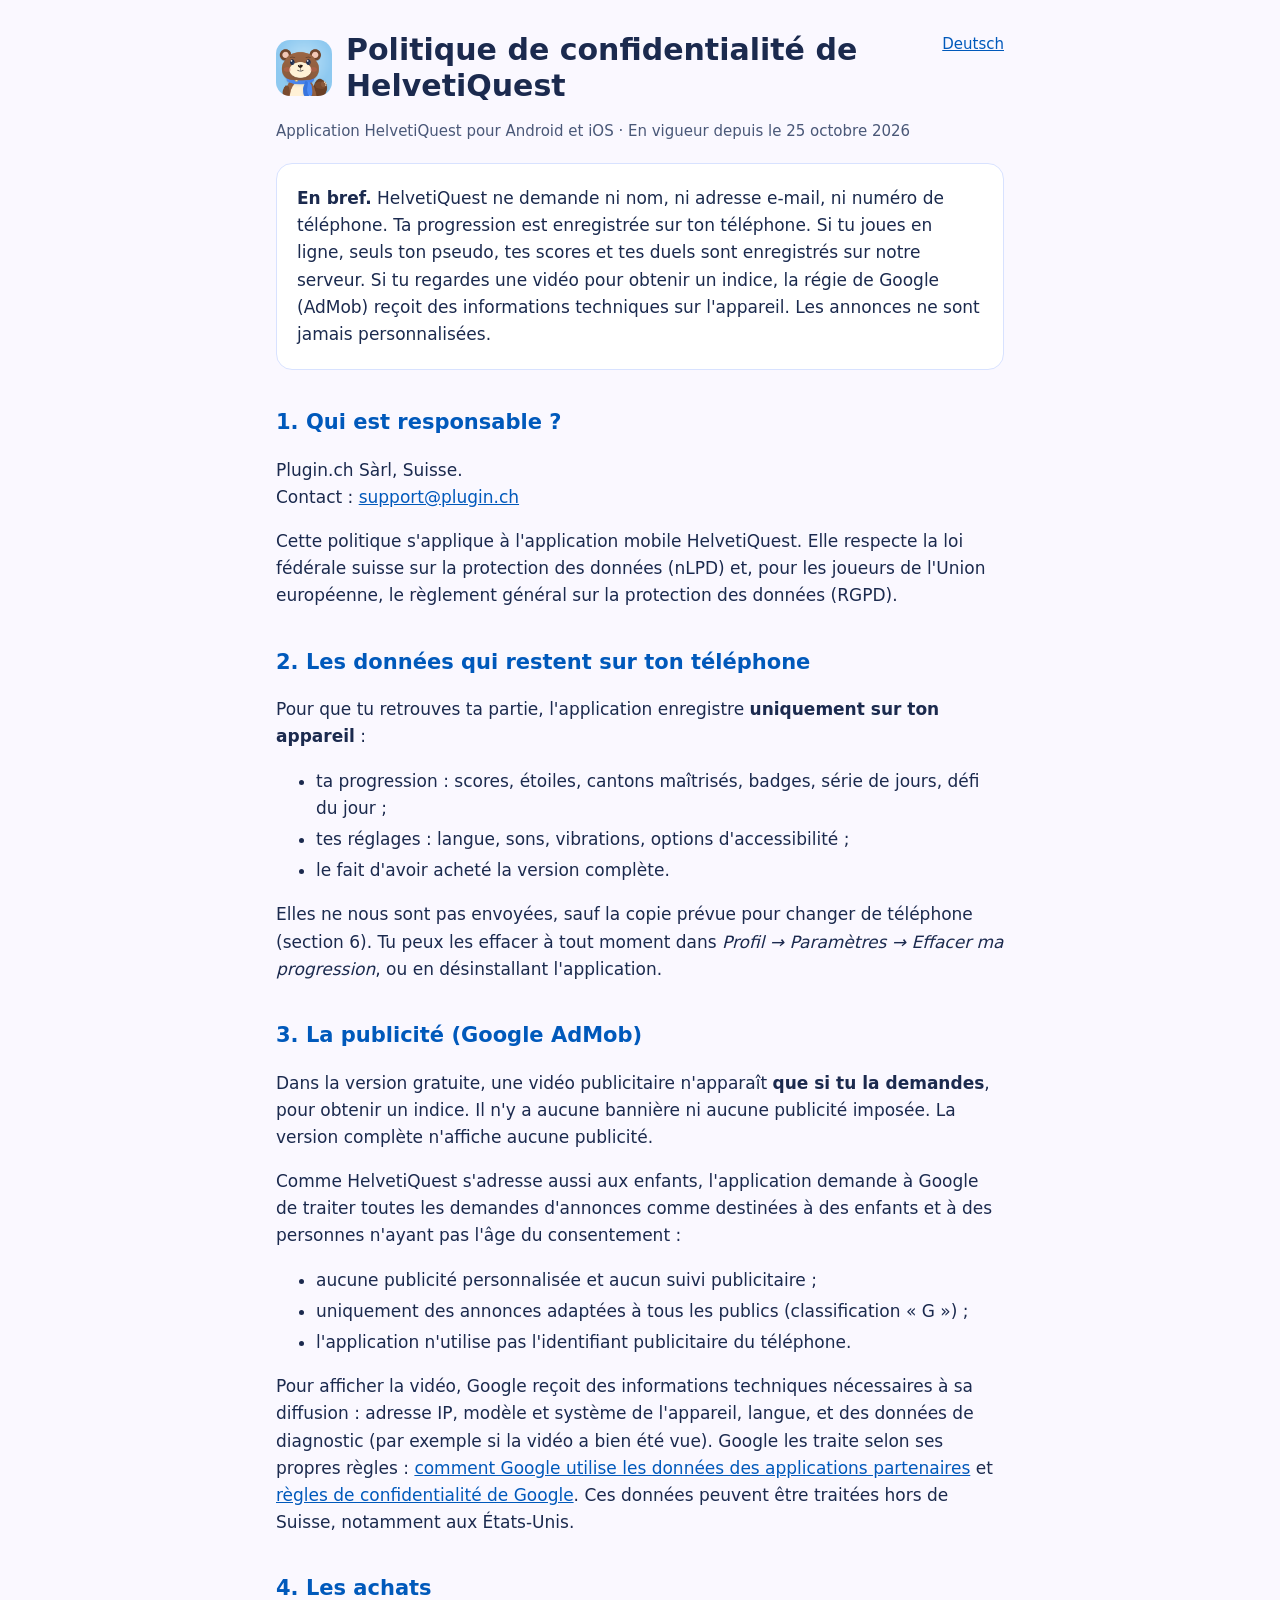
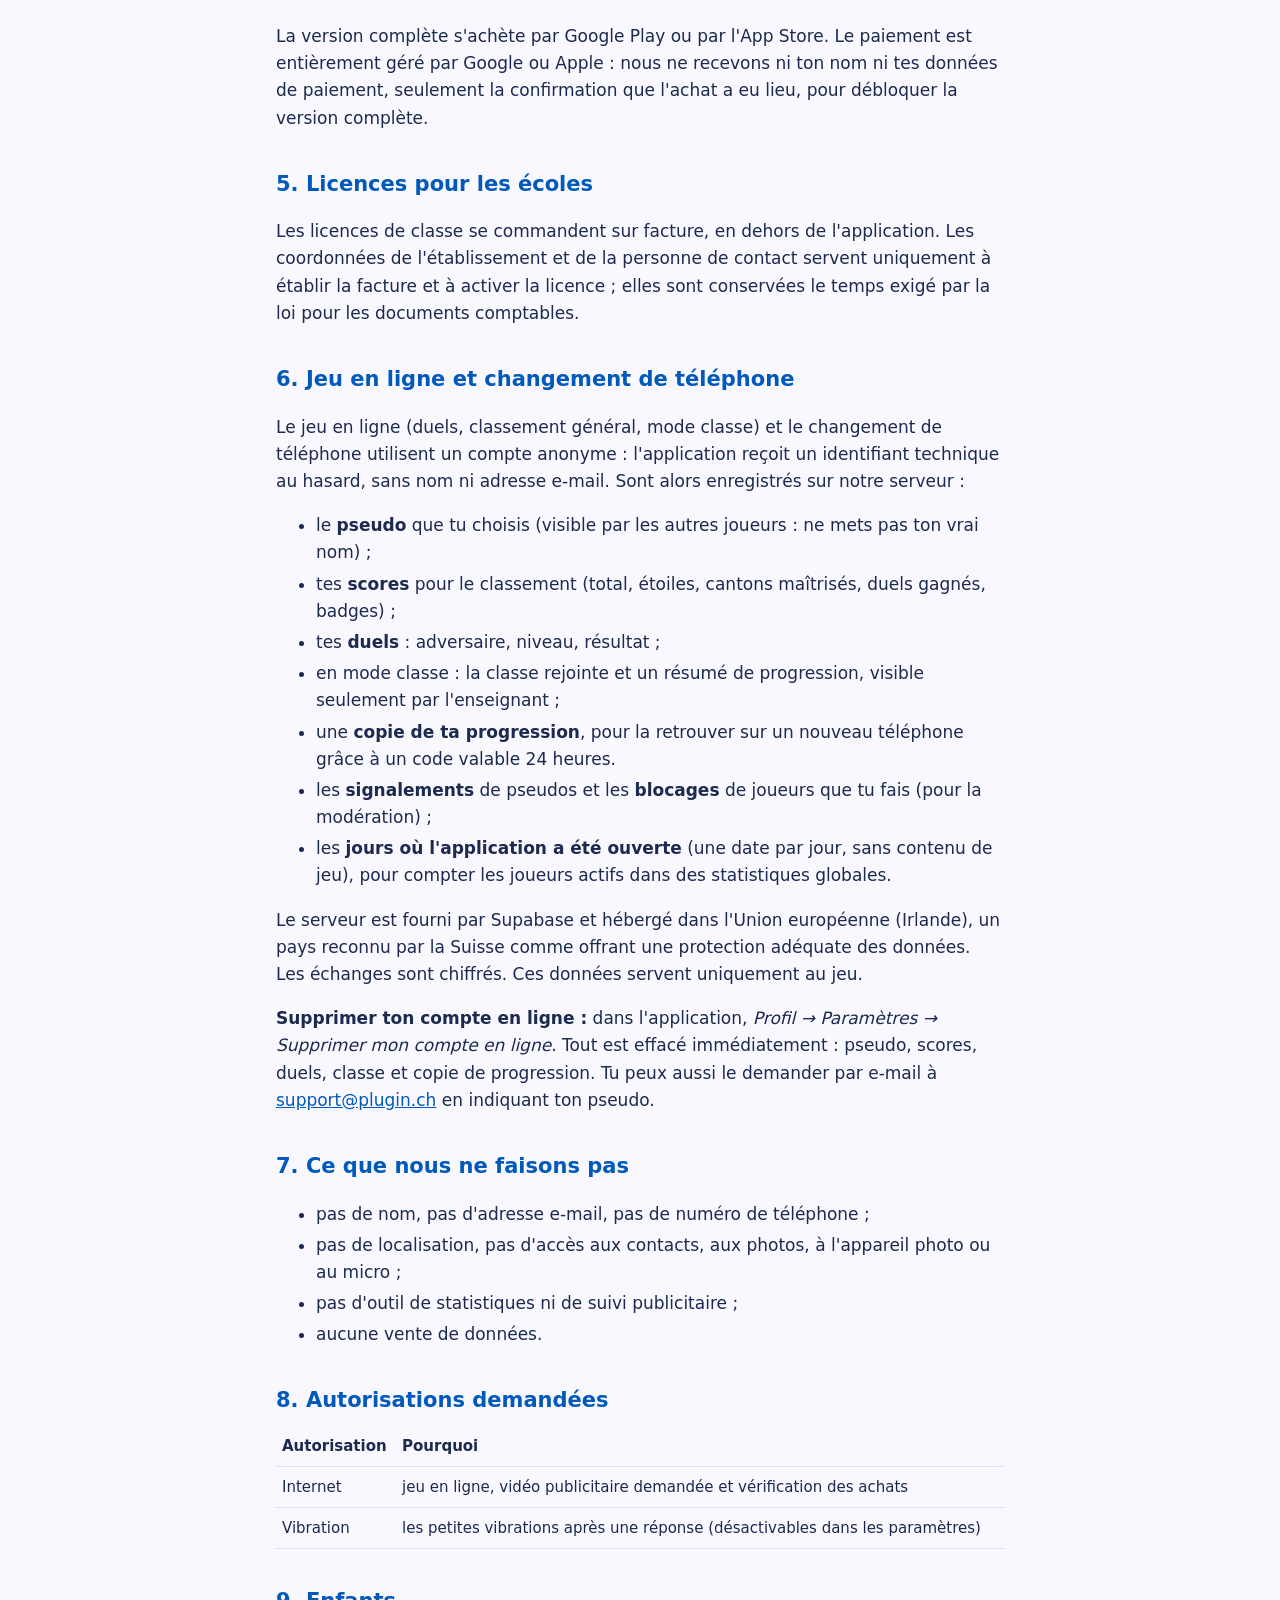
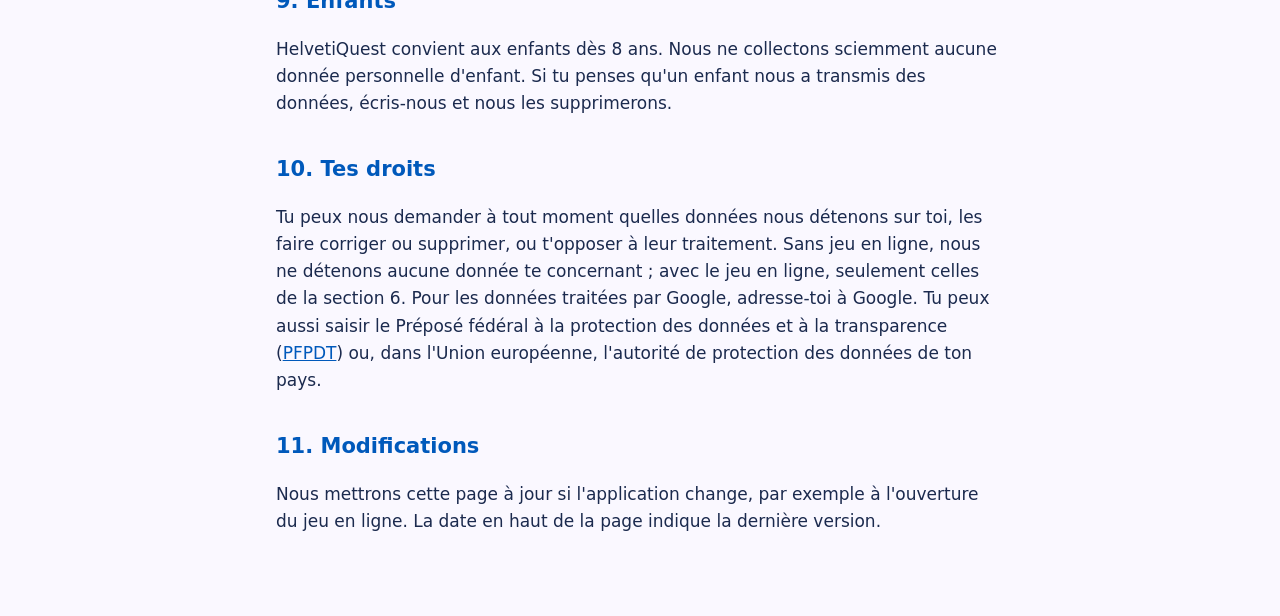
==== commit dd6951ee: "Nouveau nom de l'appli : HelvetiQuest Co-Authored-By: Claude Opus 5.5 <noreply@anthropic.com> Claude" ====
--- a/swissgeo/confidentialite.html
+++ b/swissgeo/confidentialite.html
@@ -3,17 +3,17 @@
 <head>
 <meta charset="utf-8">
 <meta name="viewport" content="width=device-width, initial-scale=1">
-<title>Politique de confidentialité · SwissGéo</title>
+<title>Politique de confidentialité · HelvetiQuest</title>
 <link rel="stylesheet" href="style.css">
 </head>
 <body>
 <main>
 <a class="lang" href="datenschutz.html" hreflang="de">Deutsch</a>
-<header><img src="icone.png" alt=""><h1>Politique de confidentialité de SwissGéo</h1></header>
-<p class="meta">Application SwissGéo pour Android et iOS · En vigueur depuis le 25 octobre 2026</p>
+<header><img src="icone.png" alt=""><h1>Politique de confidentialité de HelvetiQuest</h1></header>
+<p class="meta">Application HelvetiQuest pour Android et iOS · En vigueur depuis le 25 octobre 2026</p>
 
 <div class="box">
-<p><b>En bref.</b> SwissGéo ne demande ni nom, ni adresse e-mail, ni numéro de téléphone. Ta progression est enregistrée
+<p><b>En bref.</b> HelvetiQuest ne demande ni nom, ni adresse e-mail, ni numéro de téléphone. Ta progression est enregistrée
 sur ton téléphone. Si tu joues en ligne, seuls ton pseudo, tes scores et tes duels sont enregistrés sur notre serveur.
 Si tu regardes une vidéo pour obtenir un indice, la régie de Google (AdMob) reçoit des informations techniques sur
 l'appareil. Les annonces ne sont jamais personnalisées.</p>
@@ -21,7 +21,7 @@
 
 <h2>1. Qui est responsable ?</h2>
 <p>Plugin.ch Sàrl, Suisse.<br>Contact : <a href="mailto:support@plugin.ch">support@plugin.ch</a></p>
-<p>Cette politique s'applique à l'application mobile SwissGéo. Elle respecte la loi fédérale suisse sur la protection
+<p>Cette politique s'applique à l'application mobile HelvetiQuest. Elle respecte la loi fédérale suisse sur la protection
 des données (nLPD) et, pour les joueurs de l'Union européenne, le règlement général sur la protection des données (RGPD).</p>
 
 <h2>2. Les données qui restent sur ton téléphone</h2>
@@ -37,7 +37,7 @@
 <h2>3. La publicité (Google AdMob)</h2>
 <p>Dans la version gratuite, une vidéo publicitaire n'apparaît <b>que si tu la demandes</b>, pour obtenir un indice.
 Il n'y a aucune bannière ni aucune publicité imposée. La version complète n'affiche aucune publicité.</p>
-<p>Comme SwissGéo s'adresse aussi aux enfants, l'application demande à Google de traiter toutes les demandes
+<p>Comme HelvetiQuest s'adresse aussi aux enfants, l'application demande à Google de traiter toutes les demandes
 d'annonces comme destinées à des enfants et à des personnes n'ayant pas l'âge du consentement :</p>
 <ul>
 <li>aucune publicité personnalisée et aucun suivi publicitaire ;</li>
@@ -97,7 +97,7 @@
 </table>
 
 <h2>9. Enfants</h2>
-<p>SwissGéo convient aux enfants dès 8 ans. Nous ne collectons sciemment aucune donnée personnelle d'enfant. Si tu
+<p>HelvetiQuest convient aux enfants dès 8 ans. Nous ne collectons sciemment aucune donnée personnelle d'enfant. Si tu
 penses qu'un enfant nous a transmis des données, écris-nous et nous les supprimerons.</p>
 
 <h2>10. Tes droits</h2>
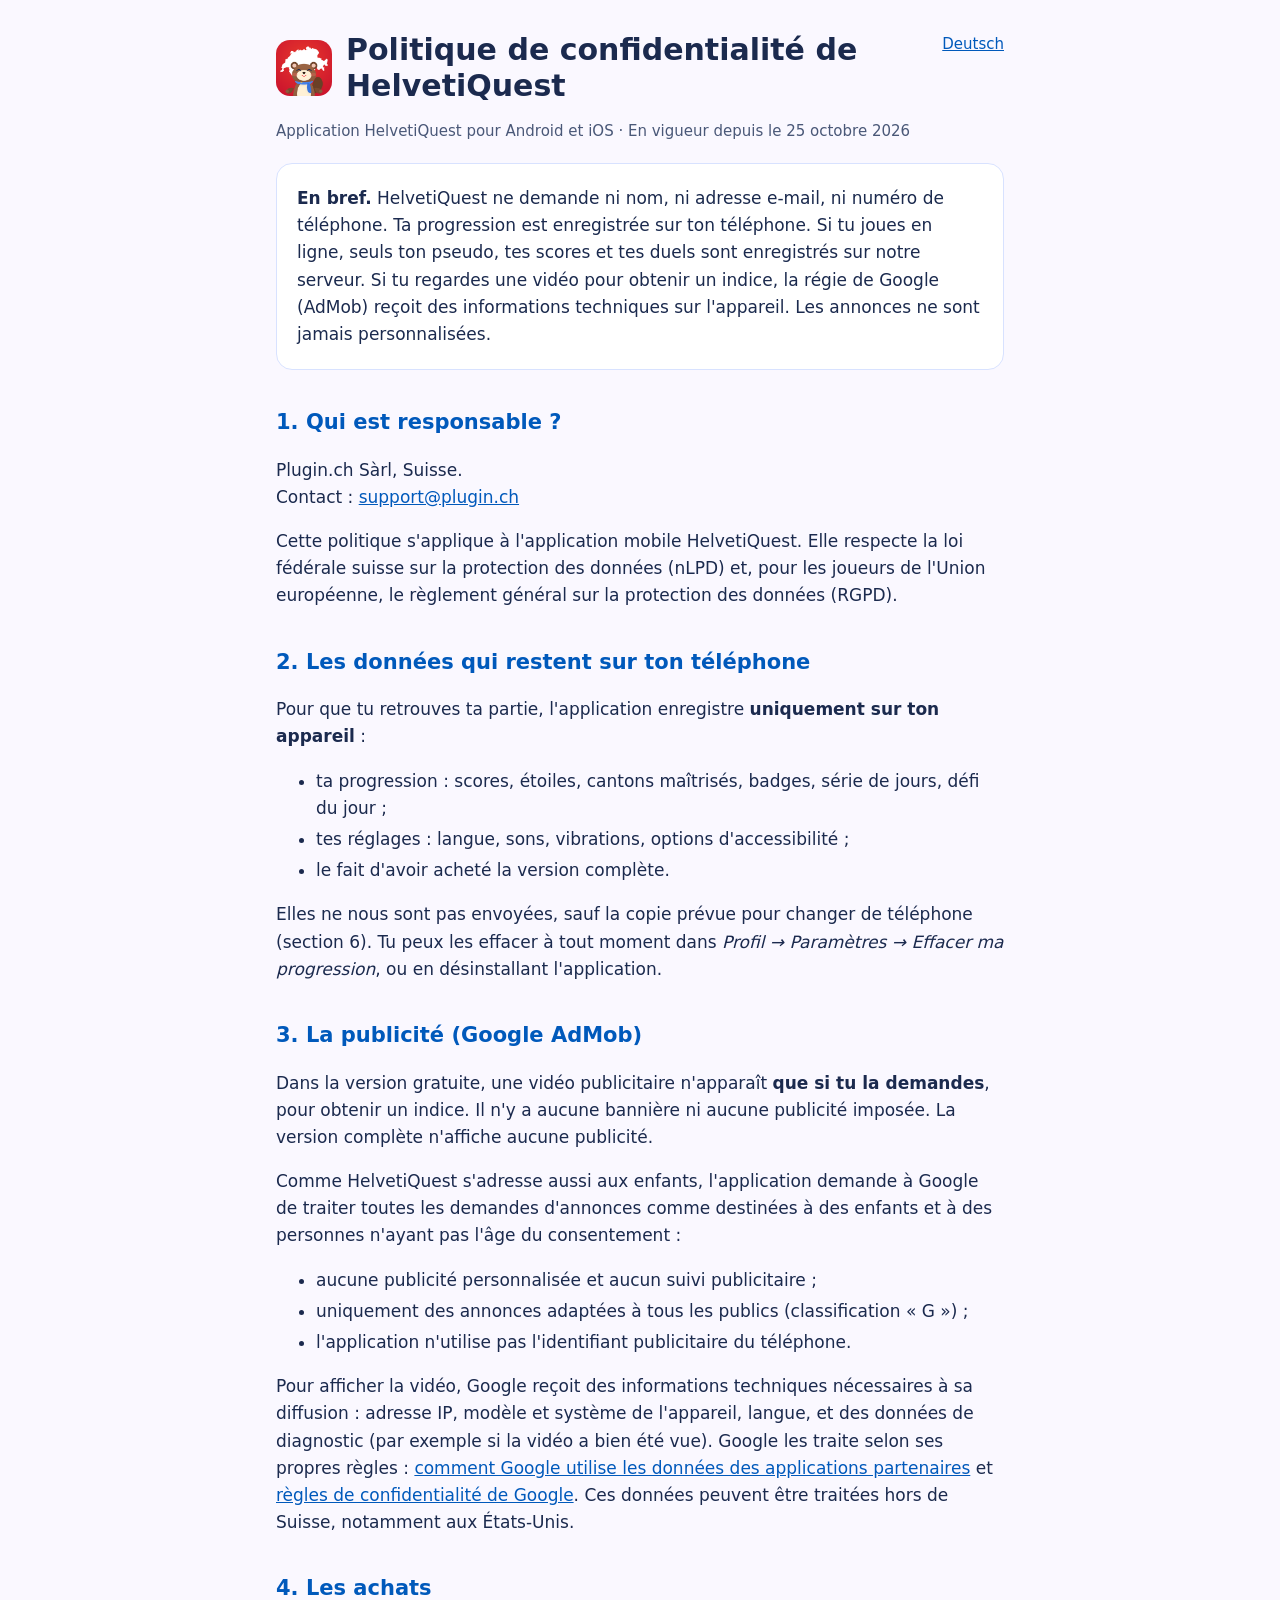
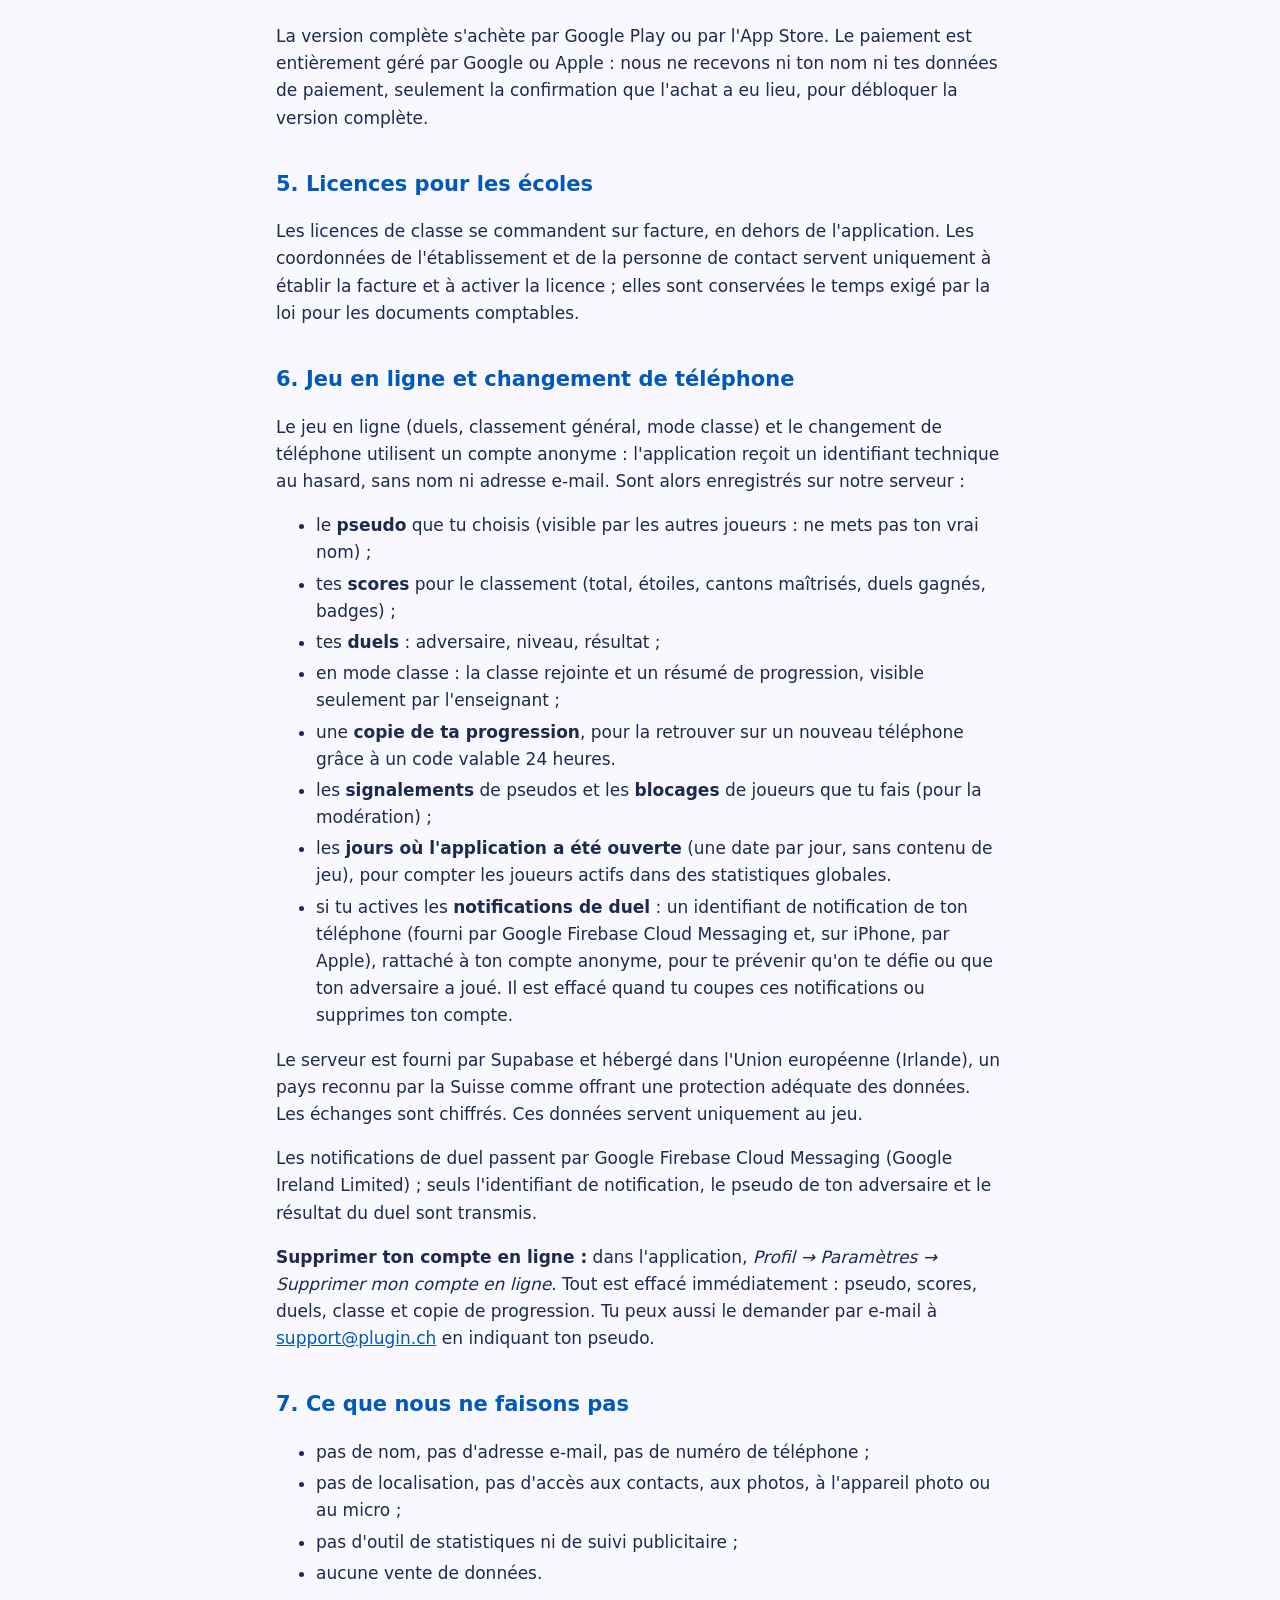
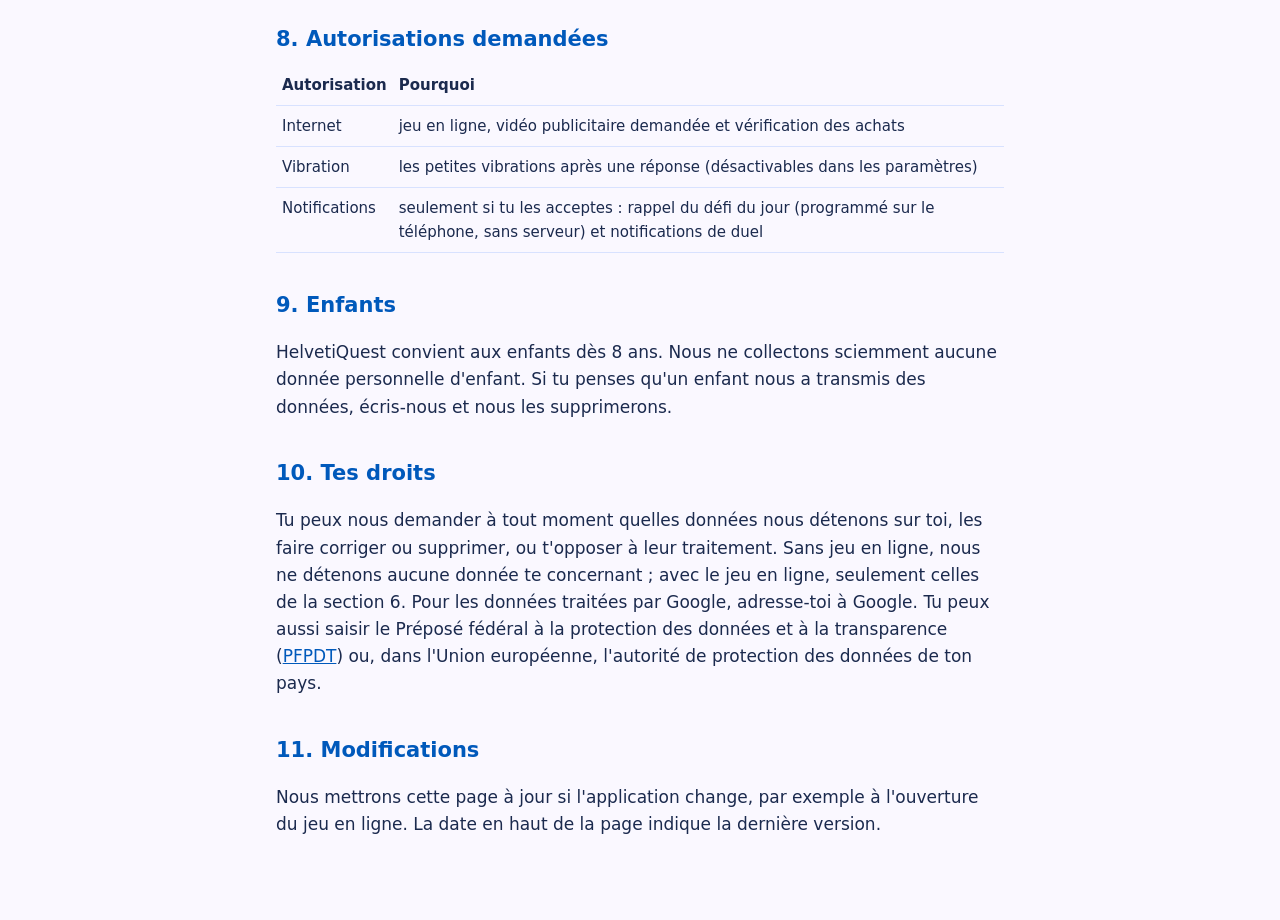
==== commit eb028ed7: "Politique de confidentialité HelvetiQuest : notifications de duel (Firebase) et rappels du défi du j" ====
--- a/swissgeo/confidentialite.html
+++ b/swissgeo/confidentialite.html
@@ -74,9 +74,11 @@
 <li>les <b>signalements</b> de pseudos et les <b>blocages</b> de joueurs que tu fais (pour la modération) ;</li>
 <li>les <b>jours où l'application a été ouverte</b> (une date par jour, sans contenu de jeu), pour compter les joueurs actifs
 dans des statistiques globales.</li>
+<li>si tu actives les <b>notifications de duel</b> : un identifiant de notification de ton téléphone (fourni par Google Firebase Cloud Messaging et, sur iPhone, par Apple), rattaché à ton compte anonyme, pour te prévenir qu'on te défie ou que ton adversaire a joué. Il est effacé quand tu coupes ces notifications ou supprimes ton compte.</li>
 </ul>
 <p>Le serveur est fourni par Supabase et hébergé dans l'Union européenne (Irlande), un pays reconnu par la Suisse comme
 offrant une protection adéquate des données. Les échanges sont chiffrés. Ces données servent uniquement au jeu.</p>
+<p>Les notifications de duel passent par Google Firebase Cloud Messaging (Google Ireland Limited) ; seuls l'identifiant de notification, le pseudo de ton adversaire et le résultat du duel sont transmis.</p>
 <p><b>Supprimer ton compte en ligne :</b> dans l'application, <i>Profil → Paramètres → Supprimer mon compte en ligne</i>.
 Tout est effacé immédiatement : pseudo, scores, duels, classe et copie de progression. Tu peux aussi le demander par
 e-mail à <a href="mailto:support@plugin.ch">support@plugin.ch</a> en indiquant ton pseudo.</p>
@@ -94,6 +96,7 @@
 <tr><th>Autorisation</th><th>Pourquoi</th></tr>
 <tr><td>Internet</td><td>jeu en ligne, vidéo publicitaire demandée et vérification des achats</td></tr>
 <tr><td>Vibration</td><td>les petites vibrations après une réponse (désactivables dans les paramètres)</td></tr>
+<tr><td>Notifications</td><td>seulement si tu les acceptes : rappel du défi du jour (programmé sur le téléphone, sans serveur) et notifications de duel</td></tr>
 </table>
 
 <h2>9. Enfants</h2>
